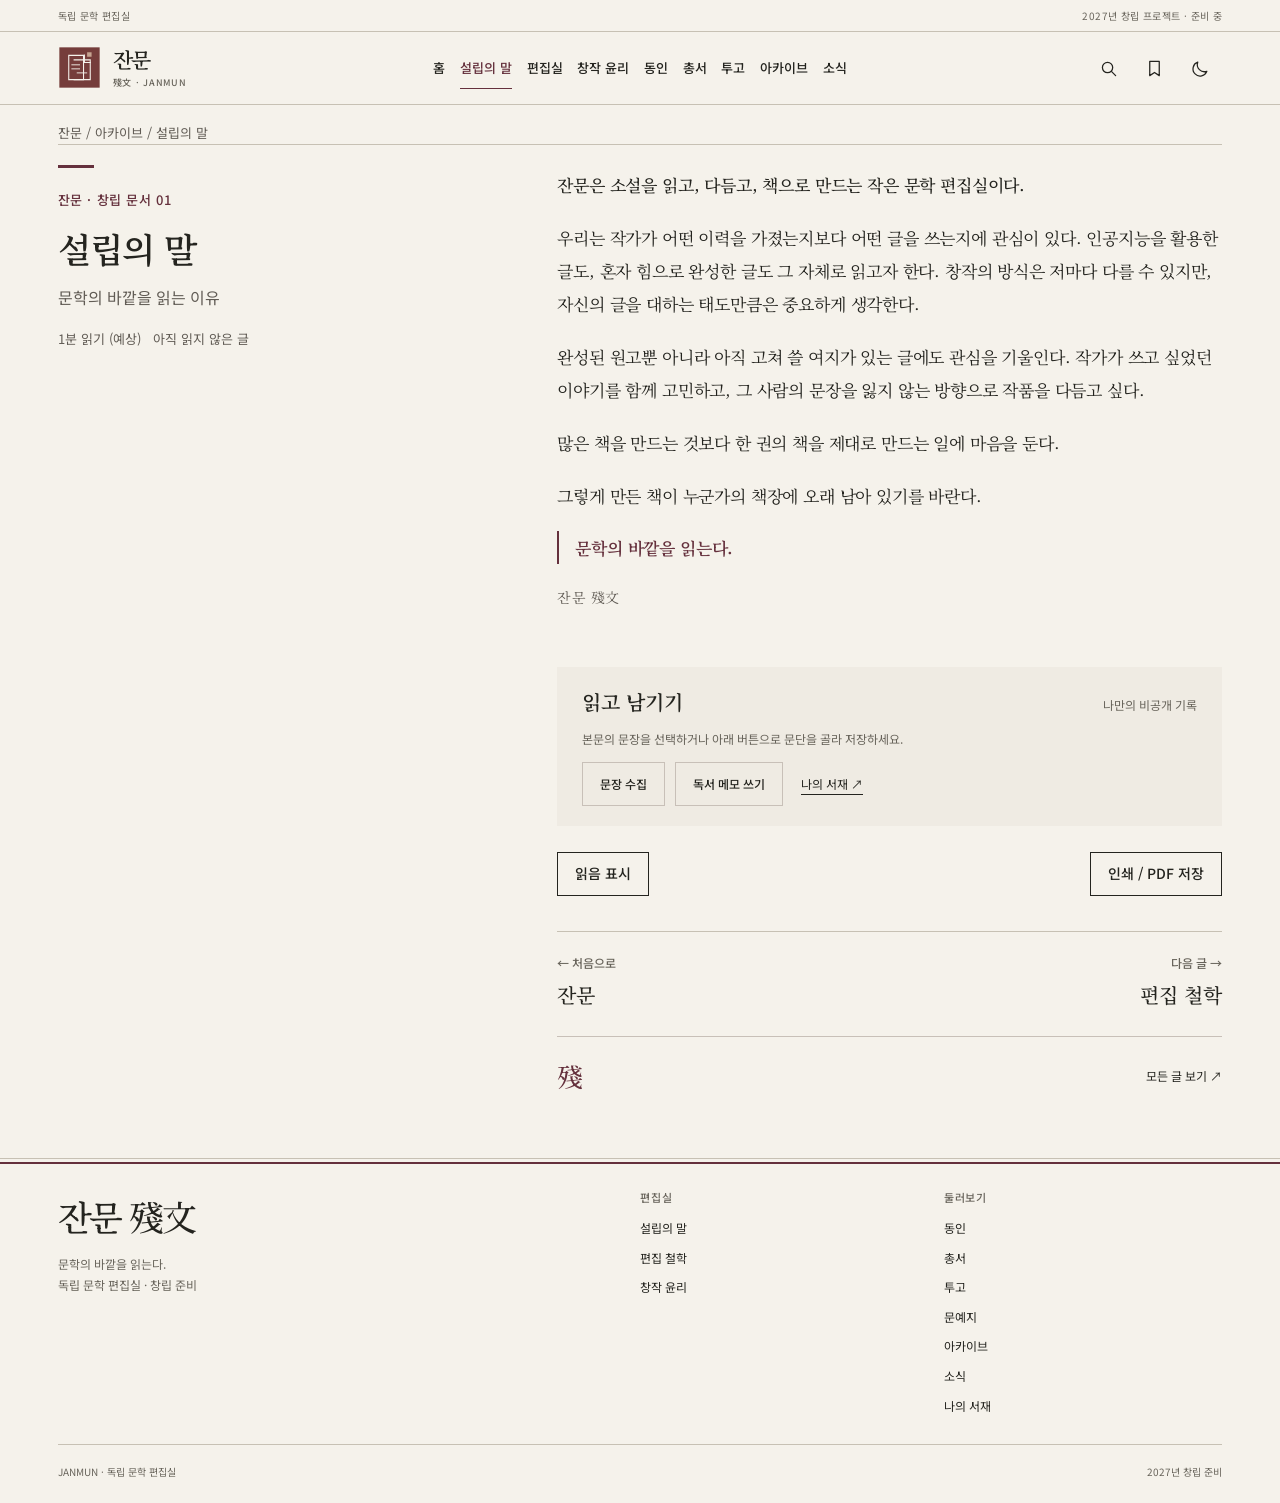
==== about/index.html @ 952aa689 "Migrate JANMUN website to organization root domain" ====
<!doctype html>
<html lang="ko" data-theme="light" data-site-root="../" data-start-route="about">
  <head>
    <meta charset="utf-8">
    <meta name="viewport" content="width=device-width,initial-scale=1,viewport-fit=cover">
    <meta name="theme-color" content="#f5f2eb">
    <link rel="icon" type="image/svg+xml" href="../assets/janmun-mark.svg">
    <link rel="stylesheet" href="../css/style.css?v=1.0.1">
    <script src="../js/news-data.js?v=0.9.9" defer></script>
    <script src="../js/main.js?v=1.1.0" defer></script>
    <!-- JANMUN SEO BEGIN -->
    <title>설립의 말 | 잔문 殘文</title>
    <meta name="description" content="창작 방식과 이력보다 작품을 대하는 태도를 중요하게 생각하는 잔문의 창립 철학.">
    <link rel="canonical" href="https://janmun-editorial.github.io/about/">
    <meta name="robots" content="index, follow">
    <meta property="og:type" content="website">
    <meta property="og:site_name" content="잔문 殘文">
    <meta property="og:locale" content="ko_KR">
    <meta property="og:title" content="설립의 말 | 잔문 殘文">
    <meta property="og:description" content="창작 방식과 이력보다 작품을 대하는 태도를 중요하게 생각하는 잔문의 창립 철학.">
    <meta property="og:url" content="https://janmun-editorial.github.io/about/">
    <meta property="og:image" content="https://janmun-editorial.github.io/assets/share.png">
    <meta property="og:image:width" content="1200">
    <meta property="og:image:height" content="630">
    <meta property="og:image:alt" content="잔문 편집실 로고">
    <meta name="twitter:card" content="summary_large_image">
    <meta name="twitter:title" content="설립의 말 | 잔문 殘文">
    <meta name="twitter:description" content="창작 방식과 이력보다 작품을 대하는 태도를 중요하게 생각하는 잔문의 창립 철학.">
    <meta name="twitter:image" content="https://janmun-editorial.github.io/assets/share.png">
    <script type="application/ld+json">{"@context":"https://schema.org","@type":"WebPage","name":"설립의 말 | 잔문 殘文","description":"창작 방식과 이력보다 작품을 대하는 태도를 중요하게 생각하는 잔문의 창립 철학.","url":"https://janmun-editorial.github.io/about/","inLanguage":"ko","isPartOf":{"@id":"https://janmun-editorial.github.io/#website"}}</script>
    <!-- JANMUN SEO END -->
  </head>
  <body>
    <a class="skip" href="#main">본문 바로가기</a>
    <div class="progress" aria-hidden="true">
    </div>
    <div class="utility">
      <div class="shell">
        <span>독립 문학 편집실</span><span>2027년 창립 프로젝트 · 준비 중</span>
      </div>
    </div>
    <header class="mast">
      <div class="shell mast-in">
        <a class="brand" href="../" data-route-link="home" aria-label="잔문 홈"><img class="brand-mark" src="../assets/janmun-mark.svg" alt="" width="43" height="43"><span class="brand-text">잔문<small>殘文 · JANMUN</small></span></a>
        <nav class="nav" id="navigation" aria-label="주 메뉴">
          <a href="../" data-route-link="home">홈</a>
          <a href="../about/" data-route-link="about">설립의 말</a>
          <a href="../editorial/" data-route-link="editorial">편집실</a>
          <a href="../ethics/" data-route-link="ethics">창작 윤리</a>
          <a href="../members/" data-route-link="members">동인</a>
          <a href="../books/" data-route-link="books">총서</a>
          <a href="../submission/" data-route-link="submission">투고</a>
          <a href="../archive/" data-route-link="archive">아카이브</a>
          <a href="../news/" data-route-link="news">소식</a>
        </nav>
        <div class="tools">
          <button class="iconbtn" id="search-open" aria-label="글 검색" title="글 검색"><svg viewBox="0 0 24 24"><circle cx="10.8" cy="10.8" r="6.5"/><path d="m16 16 5 5"/></svg></button>
          <a class="iconbtn" href="../saved/" data-route-link="saved" aria-label="나의 서재" title="나의 서재"><svg viewBox="0 0 24 24"><path d="M6 3h12v18l-6-4-6 4z"/></svg></a>
          <button class="iconbtn" id="theme" aria-label="화면 테마 전환" aria-pressed="false" title="어두운 화면"><svg viewBox="0 0 24 24"><path d="M20 15.5A9 9 0 0 1 8.5 4 9 9 0 1 0 20 15.5Z"/></svg></button>
          <button class="iconbtn mobile" id="mobile" aria-label="메뉴 열기" aria-controls="navigation" aria-expanded="false"><svg viewBox="0 0 24 24"><path d="M3 6h18M3 12h18M3 18h18"/></svg></button>
        </div>
      </div>
    </header>
    <main id="main" tabindex="-1">
      <!-- Home: editorial masthead, lead essay and contents -->
      <template data-janmun-view="home">
      <section class="view shell" id="page-home" hidden>
        <div class="edition-line">
          <span>독립 문학 편집실</span>
          <span class="edition-center">문학의 바깥을 읽는다.</span>
          <span>창립 준비 · 2027</span>
        </div>
        <div class="front-masthead">
          <h1 class="front-title">잔문<span>殘文</span></h1>
          <div class="front-imprint">
            <span>JANMUN</span>
            <span>아직 독자를 만나지 못한 글들에 관하여.</span>
          </div>
        </div>

        <section class="front-feature" aria-labelledby="lead-title">
          <figure class="front-art">
            <div class="founding-plate" role="group" aria-label="잔문의 창립 표제">
              <div class="founding-plate-header">
                <span>殘文</span><span>창립 문서 01</span>
              </div>
              <div class="founding-plate-body">
                <div class="founding-characters" aria-label="미독">
                  <span aria-hidden="true">未</span><span aria-hidden="true">讀</span>
                </div>
                <p class="founding-note"><span>아직</span><span>읽히지</span><span>않은 글.</span></p>
              </div>
              <div class="founding-plate-footer">
                <p>그렇게 만든 책이 누군가의 책장에 오래 남아 있기를 바란다.</p>
                <span class="founding-seal" aria-hidden="true">殘</span>
              </div>
            </div>
            <figcaption><span>미독 未讀</span><span>잔문 편집 그래픽 01</span></figcaption>
          </figure>
          <div class="front-copy">
            <div class="front-kicker"><span>창립 문서</span><span>01 / 04</span></div>
            <h2 id="lead-title">많은 책을 만드는 것보다 한 권의 책을 제대로 만드는 일에 마음을 둔다.</h2>
            <p>잔문은 소설을 읽고, 다듬고, 책으로 만드는 작은 문학 편집실이다.</p>
            <div class="front-actions">
              <a class="primary" href="../about/" data-route-link="about">설립의 말 읽기 <span aria-hidden="true">↗</span></a>
              <a class="textlink" href="../archive/?category=journal" data-route-link="journal">문예지 둘러보기 →</a>
            </div>
          </div>
        </section>

        <div class="home-notice"><span class="eyebrow">편집실 소식</span><a href="../news/founding/" data-route-link="news/founding">잔문은 창립을 준비하고 있다. <span aria-hidden="true">→</span></a></div>
        <div class="resume" id="resume" hidden>
          <div><span class="eyebrow">마지막으로 읽은 글</span><a id="resume-link" href="../archive/" data-route-link="archive"></a></div>
          <button id="resume-clear" type="button">기록 지우기</button>
        </div>

        <div class="front-index">
          <section class="front-contents" aria-labelledby="contents-title">
            <div class="section-top">
              <div><span class="eyebrow">창립 문서 01—04</span><h2 id="contents-title">잔문의 목차</h2></div>
              <a class="textlink" href="../archive/" data-route-link="archive">전체 보기 ↗</a>
            </div>
            <div class="entry-grid">
              <a class="entry" href="../about/" data-route-link="about"><span class="entry-no">01</span><h3>설립의 말</h3><p>문학의 바깥을 읽는 이유<span class="entry-detail" data-entry-meta="about"></span></p><span class="entry-arrow" aria-hidden="true">↗</span></a>
              <a class="entry" href="../editorial/" data-route-link="editorial"><span class="entry-no">02</span><h3>편집 철학</h3><p>무엇을 남길 것인가.<span class="entry-detail" data-entry-meta="editorial"></span></p><span class="entry-arrow" aria-hidden="true">↗</span></a>
              <a class="entry" href="../ethics/" data-route-link="ethics"><span class="entry-no">03</span><h3>창작 윤리</h3><p>완벽함이 아니라 정직함.<span class="entry-detail" data-entry-meta="ethics"></span></p><span class="entry-arrow" aria-hidden="true">↗</span></a>
              <a class="entry" href="../members/" data-route-link="members"><span class="entry-no">04</span><h3>잔문 동인</h3><p>서로의 가장 이른 독자이자, 가장 오래 남는 독자로.<span class="entry-detail" data-entry-meta="members"></span></p><span class="entry-arrow" aria-hidden="true">↗</span></a>
            </div>
          </section>
          <aside class="front-margin">
            <span class="eyebrow">문장 하나</span>
            <blockquote id="front-quote">무엇을 남길 것인가.</blockquote>
            <a id="front-quote-source" href="../editorial/" data-route-link="editorial">편집 철학</a>
            <button class="quiet-button" type="button" id="next-quote">다른 문장 <span aria-hidden="true">↻</span></button>
          </aside>
        </div>

        <section class="front-projects" aria-labelledby="project-title">
          <div class="section-top">
            <div><span class="eyebrow">2027년 창립 프로젝트</span><h2 id="project-title">만들어 가는 것들</h2></div>
          </div>
          <div class="project-grid">
            <a class="project" href="../archive/?category=journal" data-route-link="journal"><span class="eyebrow">01 · 문예지</span><h3>아직 읽히지 않은 글.</h3><p>단편과 엽편, 창작의 기록을 발표할 공간.</p><span class="project-link">문예지 ↗</span></a>
            <a class="project" href="../members/" data-route-link="members"><span class="eyebrow">02 · 동인</span><h3>서로의 첫 독자로.</h3><p>정기 모집으로 함께하는 소규모 온라인 문학 공동체.</p><span class="project-link">동인 소개 ↗</span></a>
            <a class="project" href="../books/" data-route-link="books"><span class="eyebrow">03 · 총서</span><h3>한 권씩, 오래 남을 문학을.</h3><p>첫 공동 소설집을 준비하고 있다.</p><span class="project-link">총서 보기 ↗</span></a>
          </div>
        </section>
        <div class="front-invitation"><div><span class="eyebrow">창작자에게</span><h2>당신의 글을 기다리는 곳.</h2><p>현재 원고 접수와 동인 모집을 준비하고 있다.</p></div><a href="../submission/" data-route-link="submission" class="outline">투고 안내 읽기 ↗</a></div>
      </section>
      </template>
      <section class="view shell reading" id="page-about">
        <div class="crumb">
          <a href="../" data-route-link="home">잔문</a> / <a href="../archive/" data-route-link="archive">아카이브</a> / 설립의 말
        </div>
        <div class="reader-grid">
          <article class="editorial-spread">
            <header class="article-head editorial-heading">
              <p class="eyebrow">잔문 · 창립 문서 01</p>
              <h1>설립의 말</h1>
              <p>문학의 바깥을 읽는 이유</p>
              <div class="reading-meta">
                <span data-reading-time="about"></span><span data-reading-status="about"></span>
              </div>
            </header>
            <div class="prose editorial-copy">
              <p>잔문은 소설을 읽고, 다듬고, 책으로 만드는 작은 문학 편집실이다.</p>
              <p>우리는 작가가 어떤 이력을 가졌는지보다 어떤 글을 쓰는지에 관심이 있다. 인공지능을 활용한 글도, 혼자 힘으로 완성한 글도 그 자체로 읽고자 한다. 창작의 방식은 저마다 다를 수 있지만, 자신의 글을 대하는 태도만큼은 중요하게 생각한다.</p>
              <p>완성된 원고뿐 아니라 아직 고쳐 쓸 여지가 있는 글에도 관심을 기울인다. 작가가 쓰고 싶었던 이야기를 함께 고민하고, 그 사람의 문장을 잃지 않는 방향으로 작품을 다듬고 싶다.</p>
              <p>많은 책을 만드는 것보다 한 권의 책을 제대로 만드는 일에 마음을 둔다.</p>
              <p>그렇게 만든 책이 누군가의 책장에 오래 남아 있기를 바란다.</p>
              <p><strong>문학의 바깥을 읽는다.</strong></p>
              <p>잔문 殘文</p>
            </div>
            <div class="annotation-area">
              <div class="annotation-head"><h2>읽고 남기기</h2><span class="muted">나만의 비공개 기록</span></div>
              <p class="muted">본문의 문장을 선택하거나 아래 버튼으로 문단을 골라 저장하세요.</p>
              <div class="actions"><button class="outline" type="button" data-collect="about">문장 수집</button><button class="outline" type="button" data-note-open="about">독서 메모 쓰기</button><a class="textlink" href="../saved/" data-route-link="saved">나의 서재 ↗</a></div>
              <div class="note-editor" data-note-editor="about" hidden><label>이 글에 대한 메모<textarea rows="4" maxlength="3000" data-note-text="about" placeholder="읽으며 남은 생각을 적어 보세요."></textarea></label><div class="actions"><button class="primary" type="button" data-note-save="about">메모 저장</button><button class="outline" type="button" data-note-close="about">닫기</button></div></div>
            </div>
            <div class="reader-end-controls">
              <button class="outline" type="button" data-read="about" aria-pressed="false">읽음 표시</button><button class="outline" type="button" data-print>인쇄 / PDF 저장</button>
            </div>
            <div class="next-reading">
              <a href="../" data-route-link="home"><small>← 처음으로</small>잔문</a><a href="../editorial/" data-route-link="editorial"><small>다음 글 →</small>편집 철학</a>
            </div>
            <div class="article-end">
              <span>殘</span><a href="../archive/" data-route-link="archive">모든 글 보기 ↗</a>
            </div>
          </article>
        </div>
      </section>
      <template data-janmun-view="editorial">
      <section class="view shell reading" id="page-editorial" hidden>
        <div class="crumb">
          <a href="../" data-route-link="home">잔문</a> / <a href="../archive/" data-route-link="archive">아카이브</a> / 편집 철학
        </div>
        <div class="reader-grid">
          <article class="editorial-spread">
            <header class="article-head editorial-heading">
              <p class="eyebrow">잔문 · 창립 문서 02</p>
              <h1>편집 철학</h1>
              <p>무엇을 남길 것인가.</p>
              <div class="reading-meta">
                <span data-reading-time="editorial"></span><span data-reading-status="editorial"></span>
              </div>
            </header>
            <div class="prose editorial-copy">
              <p>잔문은 익숙한 것을 낯설게 바라보는 소설에 관심이 있다.</p>
              <p>특별한 사건이 있어야 좋은 이야기가 되는 것은 아니다. 오래 함께 살아온 사람을 문득 이해할 수 없게 되는 순간이나, 무심코 지나친 일에서 이전과 다른 의미를 발견하는 일도 충분히 소설이 될 수 있다.</p>
              <p>우리는 작품이 다루는 소재보다 그것을 바라보는 작가의 시선을 중요하게 생각한다.</p>
              <p>원고를 살필 때에는 문장의 정확성, 인물의 개연성, 이야기의 구조를 함께 검토한다. 다만 모든 문장이 매끄러워야 한다고 생각하지는 않는다. 작품의 결함과 작가의 개성을 구분하는 것 역시 편집의 몫이기 때문이다.</p>
              <p>고쳐야 할 문장과 고치지 말아야 할 문장 사이에서 충분히 고민한다.</p>
              <p>잔문이라는 이름에는 그러한 뜻도 담겨 있다.</p>
              <p>무엇을 남길 것인가.</p>
              <p>우리가 원고를 읽으며 가장 오래 생각하는 질문이다.</p>
            </div>
            <div class="annotation-area">
              <div class="annotation-head"><h2>읽고 남기기</h2><span class="muted">나만의 비공개 기록</span></div>
              <p class="muted">본문의 문장을 선택하거나 아래 버튼으로 문단을 골라 저장하세요.</p>
              <div class="actions"><button class="outline" type="button" data-collect="editorial">문장 수집</button><button class="outline" type="button" data-note-open="editorial">독서 메모 쓰기</button><a class="textlink" href="../saved/" data-route-link="saved">나의 서재 ↗</a></div>
              <div class="note-editor" data-note-editor="editorial" hidden><label>이 글에 대한 메모<textarea rows="4" maxlength="3000" data-note-text="editorial" placeholder="읽으며 남은 생각을 적어 보세요."></textarea></label><div class="actions"><button class="primary" type="button" data-note-save="editorial">메모 저장</button><button class="outline" type="button" data-note-close="editorial">닫기</button></div></div>
            </div>
            <div class="reader-end-controls">
              <button class="outline" type="button" data-read="editorial" aria-pressed="false">읽음 표시</button><button class="outline" type="button" data-print>인쇄 / PDF 저장</button>
            </div>
            <div class="next-reading">
              <a href="../about/" data-route-link="about"><small>← 이전 글</small>설립의 말</a><a href="../ethics/" data-route-link="ethics"><small>다음 글 →</small>창작 윤리</a>
            </div>
            <div class="article-end">
              <span>殘</span><a href="../archive/" data-route-link="archive">모든 글 보기 ↗</a>
            </div>
          </article>
        </div>
      </section>
      </template>
      <template data-janmun-view="ethics">
      <section class="view shell reading" id="page-ethics" hidden>
        <div class="crumb">
          <a href="../" data-route-link="home">잔문</a> / <a href="../archive/" data-route-link="archive">아카이브</a> / 창작 윤리
        </div>
        <div class="reader-grid">
          <article class="editorial-spread">
            <header class="article-head editorial-heading">
              <p class="eyebrow">잔문 · 창립 문서 03</p>
              <h1>창작 윤리</h1>
              <p>완벽함이 아니라 정직함.</p>
              <div class="reading-meta">
                <span data-reading-time="ethics"></span><span data-reading-status="ethics"></span>
              </div>
            </header>
            <div class="prose editorial-copy">
              <p>창작의 방식은 저마다 다르지만, 작품에 대한 책임까지 달라지는 것은 아니다.</p>
              <p>잔문은 인공지능의 활용을 창작의 결격 사유로 삼지 않는다. 다만 사용한 도구와 그 개입 범위를 사실대로 밝히고, 타인의 저작물과 권리를 존중하는 것을 기본으로 삼는다.</p>
              <p>우리는 모든 문장을 직접 작성했다는 사실만으로 창작의 주체성이 증명된다고 생각하지 않는다. 무엇을 받아들이고 무엇을 거절했는지, 어떤 판단을 거쳐 작품을 완성했는지 역시 창작의 일부다.</p>
              <p>그러나 도구의 도움을 받았다는 사실이 작품의 결함이나 윤리적 문제에 대한 면책 사유가 될 수는 없다. 최종 원고에 대한 판단과 책임은 창작자에게 있다.</p>
              <p>창작의 과정을 숨기지 않는다.<br>타인의 것을 자신의 것으로 내놓지 않는다.<br>자신이 완성한 작품에 책임을 진다.</p>
              <p>잔문이 창작자에게 바라는 것은 완벽함이 아니라 정직함이다.</p>
            </div>
            <div class="annotation-area">
              <div class="annotation-head"><h2>읽고 남기기</h2><span class="muted">나만의 비공개 기록</span></div>
              <p class="muted">본문의 문장을 선택하거나 아래 버튼으로 문단을 골라 저장하세요.</p>
              <div class="actions"><button class="outline" type="button" data-collect="ethics">문장 수집</button><button class="outline" type="button" data-note-open="ethics">독서 메모 쓰기</button><a class="textlink" href="../saved/" data-route-link="saved">나의 서재 ↗</a></div>
              <div class="note-editor" data-note-editor="ethics" hidden><label>이 글에 대한 메모<textarea rows="4" maxlength="3000" data-note-text="ethics" placeholder="읽으며 남은 생각을 적어 보세요."></textarea></label><div class="actions"><button class="primary" type="button" data-note-save="ethics">메모 저장</button><button class="outline" type="button" data-note-close="ethics">닫기</button></div></div>
            </div>
            <div class="reader-end-controls">
              <button class="outline" type="button" data-read="ethics" aria-pressed="false">읽음 표시</button><button class="outline" type="button" data-print>인쇄 / PDF 저장</button>
            </div>
            <div class="next-reading">
              <a href="../editorial/" data-route-link="editorial"><small>← 이전 글</small>편집 철학</a><a href="../members/" data-route-link="members"><small>다음 글 →</small>잔문 동인</a>
            </div>
            <div class="article-end">
              <span>殘</span><a href="../archive/" data-route-link="archive">모든 글 보기 ↗</a>
            </div>
          </article>
        </div>
      </section>
      </template>
      <template data-janmun-view="members">
      <section class="view shell reading" id="page-members" hidden>
        <div class="crumb">
          <a href="../" data-route-link="home">잔문</a> / <a href="../archive/" data-route-link="archive">아카이브</a> / 잔문 동인
        </div>
        <div class="reader-grid">
          <article class="editorial-spread">
            <header class="article-head editorial-heading">
              <p class="eyebrow">잔문 · 창립 문서 04</p>
              <h1>잔문 동인</h1>
              <p>서로의 가장 이른 독자이자, 가장 오래 남는 독자로.</p>
              <div class="reading-meta">
                <span data-reading-time="members"></span><span data-reading-status="members"></span>
              </div>
            </header>
            <div class="prose editorial-copy">
              <p>잔문 동인은 각자의 작품을 쓰고 서로의 문학을 읽는 창작 공동체다.</p>
              <p>정기 모집을 통해 소규모로 구성하며, 온라인을 중심으로 활동한다. 서로의 원고에 충분한 시간을 들이고 지속적인 대화를 나눌 수 있는 규모를 지향한다.</p>
              <p>주요 활동은 원고 합평과 작품 연구, 문학에 관한 토론이다. 완성된 작품은 물론 아직 방향을 찾지 못한 원고도 함께 살핀다. 그 과정에서 발전한 작품을 문예지와 공동 소설집으로 선보이고자 한다.</p>
              <p>서로의 문학적 취향이 같을 필요는 없다. 같은 작품을 읽고 다른 이야기를 나눌 수 있다는 것 역시 함께 읽는 이유 중 하나다.</p>
              <p>합평에서는 막연한 칭찬보다 구체적인 감상을 나눈다. 타인의 문장을 자신의 취향에 맞추기보다 그 문장이 가진 가능성을 살핀다.</p>
              <p>등단이나 출간 경력은 참여의 조건이 아니다. 꾸준히 쓰고 읽으며, 자신의 작품만큼 타인의 작품에도 시간을 내어 줄 수 있는 사람과 함께하고 싶다.</p>
              <p>서로의 가장 이른 독자이자, 가장 오래 남는 독자로.</p>
              <p>잔문 殘文</p>
            </div>
            <div class="annotation-area">
              <div class="annotation-head"><h2>읽고 남기기</h2><span class="muted">나만의 비공개 기록</span></div>
              <p class="muted">본문의 문장을 선택하거나 아래 버튼으로 문단을 골라 저장하세요.</p>
              <div class="actions"><button class="outline" type="button" data-collect="members">문장 수집</button><button class="outline" type="button" data-note-open="members">독서 메모 쓰기</button><a class="textlink" href="../saved/" data-route-link="saved">나의 서재 ↗</a></div>
              <div class="note-editor" data-note-editor="members" hidden><label>이 글에 대한 메모<textarea rows="4" maxlength="3000" data-note-text="members" placeholder="읽으며 남은 생각을 적어 보세요."></textarea></label><div class="actions"><button class="primary" type="button" data-note-save="members">메모 저장</button><button class="outline" type="button" data-note-close="members">닫기</button></div></div>
            </div>
            <div class="reader-end-controls">
              <button class="outline" type="button" data-read="members" aria-pressed="false">읽음 표시</button><button class="outline" type="button" data-print>인쇄 / PDF 저장</button>
            </div>
            <div class="next-reading">
              <a href="../ethics/" data-route-link="ethics"><small>← 이전 글</small>창작 윤리</a><a href="../books/" data-route-link="books"><small>다음으로 →</small>잔문 총서</a>
            </div>
            <div class="article-end">
              <span>殘</span><a href="../archive/" data-route-link="archive">모든 글 보기 ↗</a>
            </div>
          </article>
        </div>
      </section>
      </template>
      <template data-janmun-view="archive">
      <section class="view shell" id="page-archive" hidden>
        <div class="archive-intro editorial-spread">
          <header class="archive-heading editorial-heading">
            <span class="archive-rule" aria-hidden="true"></span>
            <span class="eyebrow">殘文 · 文學記錄</span>
            <h1>아카이브</h1>
            <p>문학이 만들어지고 남겨진 자리.</p>
          </header>
          <div class="archive-intro-copy editorial-copy">
            <p>잔문의 창립 문서부터 작가의 작품, 편집 과정과 문학에 관한 대화까지. 한 편의 글이 완성되기까지의 시간과 그 이후에 남겨진 기록을 모은다.</p>
            <p>잔문이 지나온 시간은 이곳에 쌓인다.</p>
          </div>
        </div>
        <div class="page-body archive-body">
          <div class="archive-controls">
            <div class="archive-categories" role="group" aria-label="기록 분류">
              <button type="button" data-archive-category="all" aria-pressed="true">전체<span data-archive-category-count="all"></span></button>
              <button type="button" data-archive-category="founding" aria-pressed="false">창립 문서<span data-archive-category-count="founding"></span></button>
              <button type="button" data-archive-category="journal" aria-pressed="false">문예지<span data-archive-category-count="journal"></span></button>
              <button type="button" data-archive-category="author" aria-pressed="false">작가 기록<span data-archive-category-count="author"></span></button>
              <button type="button" data-archive-category="editing" aria-pressed="false">편집 기록<span data-archive-category-count="editing"></span></button>
              <button type="button" data-archive-category="criticism" aria-pressed="false">문학 비평<span data-archive-category-count="criticism"></span></button>
              <button type="button" data-archive-category="publication" aria-pressed="false">출간 기록<span data-archive-category-count="publication"></span></button>
              <button type="button" data-archive-category="community" aria-pressed="false">공동체 기록<span data-archive-category-count="community"></span></button>
            </div>
            <div class="searchbar archive-search">
              <input type="search" id="archive-query" placeholder="제목·본문·작가 검색" aria-label="아카이브 검색">
              <select id="archive-filter" aria-label="독서 상태"><option value="all">모든 글</option><option value="saved">저장한 글만</option><option value="unread">읽지 않은 글</option><option value="read">읽은 글</option></select>
              <select id="archive-author" aria-label="작가"><option value="all">모든 작가</option></select>
              <select id="archive-year" aria-label="등록 연도"><option value="all">모든 등록 연도</option></select>
              <select id="archive-sort" aria-label="기록 정렬"><option value="number">기록 번호순</option><option value="newest">최근 등록순</option><option value="oldest">오래된 등록순</option></select>
            </div>
          </div>
          <div class="archive-results-head"><div class="archive-count" id="archive-count" aria-live="polite"></div><a class="textlink" href="../saved/" data-route-link="saved">나의 서재 ↗</a></div>
          <div id="archive-list" class="archive-list"><!-- STATIC archive-list BEGIN --><div class="archive-row"><span class="eyebrow">01</span><a href="../about/" data-route-link="about"><span class="archive-record-meta">창립 문서 · 잔문 · 등록 2026-11-24</span><h3>설립의 말</h3><p>문학의 바깥을 읽는 이유</p></a></div><div class="archive-row"><span class="eyebrow">02</span><a href="../editorial/" data-route-link="editorial"><span class="archive-record-meta">창립 문서 · 잔문 · 등록 2026-11-24</span><h3>편집 철학</h3><p>무엇을 남길 것인가.</p></a></div><div class="archive-row"><span class="eyebrow">03</span><a href="../ethics/" data-route-link="ethics"><span class="archive-record-meta">창립 문서 · 잔문 · 등록 2026-11-24</span><h3>창작 윤리</h3><p>완벽함이 아니라 정직함.</p></a></div><div class="archive-row"><span class="eyebrow">04</span><a href="../members/" data-route-link="members"><span class="archive-record-meta">창립 문서 · 잔문 · 등록 2026-11-24</span><h3>잔문 동인</h3><p>서로의 가장 이른 독자이자, 가장 오래 남는 독자로.</p></a></div><!-- STATIC archive-list END --></div>
          <div class="archive-empty-actions" id="archive-empty-actions" hidden><a class="outline" href="../submission/" data-route-link="submission">투고 안내 →</a></div>
          <p class="archive-footnote">기록의 등록일은 아카이브에 수록한 날짜이며, 최초 집필일이나 발표일과 다를 수 있다. 작가의 미공개 원고와 합평·편집 기록은 동의를 얻은 경우에만 공개한다.</p>
        </div>
      </section>
      </template>
      <template data-janmun-view="saved">
      <section class="view shell" id="page-saved" hidden>
        <div class="editorial-spread library-intro">
          <header class="editorial-heading">
            <span class="editorial-rule" aria-hidden="true"></span>
            <span class="eyebrow">나의 독서 기록</span>
            <h1>나의 서재</h1>
          </header>
          <div class="editorial-copy"><p>읽고, 남기고, 다시 펼쳐 보는 곳. 기록은 이 브라우저에만 저장됩니다.</p></div>
        </div>
        <div class="page-body">
          <div class="library-summary" aria-label="서재 현황">
            <div><strong id="save-count">0</strong><span>저장한 글</span></div>
            <div><strong id="finished-count">0</strong><span>읽은 글</span></div>
            <div><strong id="quote-count">0</strong><span>수집한 문장</span></div>
            <div><strong id="note-count">0</strong><span>독서 메모</span></div>
          </div>
          <div class="library-tabs" role="group" aria-label="서재 분류">
            <button type="button" data-library-tab="saved" aria-pressed="true">보관함</button>
            <button type="button" data-library-tab="quotes" aria-pressed="false">문장 수집</button>
            <button type="button" data-library-tab="notes" aria-pressed="false">독서 메모</button>
            <button type="button" data-library-tab="history" aria-pressed="false">읽은 기록</button>
          </div>
          <div id="library-saved" class="library-panel"><div class="archive-list" id="saved-list"></div><p><a class="outline" href="../archive/" data-route-link="archive">다른 글 찾기 →</a></p></div>
          <div id="library-quotes" class="library-panel" hidden><div id="quote-list" class="archive-list"></div></div>
          <div id="library-notes" class="library-panel" hidden><div id="note-list" class="archive-list"></div></div>
          <div id="library-history" class="library-panel" hidden><div id="history-list" class="archive-list"></div></div>
          <div class="library-export"><p class="muted">기기를 바꾸거나 브라우저 데이터를 삭제하기 전에 기록을 파일로 보관하세요.</p><button type="button" class="outline" id="library-export">서재 기록 내려받기 ↓</button></div>
        </div>
      </section>
      </template>
      <template data-janmun-view="books">
      <section class="view shell" id="page-books" hidden>
        <div class="series-intro editorial-spread">
          <header class="series-heading editorial-heading">
            <span class="series-rule" aria-hidden="true"></span>
            <span class="eyebrow">출간 준비</span>
            <h1>잔문 총서</h1>
            <p>한 권씩, 오래 남을 문학을.</p>
          </header>
          <div class="prose series-copy editorial-copy">
            <p>잔문 총서는 서로 다른 작가의 문학을 한 권씩 엮어 가는 출간 프로젝트다.</p>
            <p>단편소설집과 공동 소설집을 중심으로 시작하되, 작품에 따라 책의 형태와 구성을 달리하고자 한다. 한 권의 책이 가진 고유한 성격을 존중하며, 정해진 형식에 작품을 맞추지 않는다.</p>
            <p>원고의 선정부터 편집, 표지와 지면의 구성까지 작품을 읽는 경험의 일부라고 생각한다. 내용과 형식이 서로 어긋나지 않는 책을 만들고 싶다.</p>
            <p>출간의 수나 속도에 얽매이지 않는다. 각자의 작품에 필요한 시간을 들이고, 충분한 편집을 거쳐 독자에게 건넨다.</p>
            <p>잔문의 책이 책장에 꽂힌 뒤에도 몇 번쯤 다시 펼쳐지는 책이기를 바란다.</p>
            <p>한 권씩, 오래 남을 문학을.</p>
            <p>잔문 殘文</p>
          </div>
        </div>
        <div class="section-top"><h2>첫 출간 프로젝트</h2><span class="muted">기획 단계</span></div>
        <div class="page-body book-layout">
          <div class="book-cover" aria-label="첫 공동 소설집 표지 콘셉트, 제목 미정">
            <span>殘文 · 공동선 001 / 기획 시안</span><strong>잔문 공동선</strong><span>첫 번째 소설집 · 제목 미정</span>
          </div>
          <div class="book-info">
            <span class="status">출간 기획 중</span>
            <h2>첫 번째 공동 소설집</h2>
            <p>서로 다른 작가의 엽편과 단편을 한 권으로 엮는 첫 번째 프로젝트다. 작품의 완성도를 중심으로 원고를 선정하며, 제목과 수록작은 아직 확정되지 않았다.</p>
            <dl class="facts">
              <dt>출간 목표</dt><dd>2027년 하반기 (안)</dd>
              <dt>구성</dt><dd>엽편·단편소설</dd>
              <dt>출간 형태</dt><dd>종이책 중심 · 전자책 병행 계획</dd>
              <dt>작가</dt><dd>모집 전</dd>
              <dt>판매</dt><dd>미정 · 예약 접수 없음</dd>
            </dl>
            <a class="outline" href="../members/" data-route-link="members">잔문 동인에 관하여 →</a>
          </div>
        </div>
        <div class="section-top"><h2>총서의 구성</h2><span class="muted">기획 분류</span></div>
        <div class="page-body">
          <p>공동선과 소설선을 중심으로 시작하고, 작품과 운영 여건에 따라 다른 시리즈를 확장할 계획이다.</p>
          <dl class="facts">
            <dt>잔문 소설선</dt><dd>개인 단편·중편 소설집</dd>
            <dt>잔문 공동선</dt><dd>여러 작가의 공동 소설집</dd>
            <dt>잔문 엽편선</dt><dd>짧은 소설을 엮은 작품집</dd>
            <dt>잔문 문고</dt><dd>작은 판형의 문학 시리즈</dd>
            <dt>잔문 특별판</dt><dd>작품의 특성에 따른 별도 기획</dd>
          </dl>
          <p class="muted">현재 출간된 도서는 없으며, 세부 출간 일정은 확정 후 소식에서 안내한다.</p>
          <a class="outline" href="../news/" data-route-link="news">잔문 소식 →</a>
        </div>
      </section>
      </template>
      <template data-janmun-view="submission">
      <section class="view shell" id="page-submission" hidden>
        <div class="editorial-spread submission-intro">
          <header class="editorial-heading">
            <span class="editorial-rule" aria-hidden="true"></span>
            <span class="eyebrow">접수 준비</span>
            <h1>투고</h1>
            <p>창작의 방식을 숨기지 않고도 작품을 건넬 수 있는 곳.</p>
          </header>
          <div class="editorial-copy">
            <span class="status">현재 모집 및 원고 접수 준비 중</span>
            <p class="recruit-note">동인 및 작가 모집 일정, 원고 제출 방법, 세부 심사 기준은 확정 후 이 페이지에서 공개합니다.</p>
          </div>
        </div>
        <div class="submission-faq-layout">
          <div class="faq-nav">
            <span class="eyebrow">투고 안내 · Q&amp;A</span>
            <h2>투고에 관하여</h2>
            <p>투고 전에 궁금한 사항을 확인하세요. 세부 접수 기준은 모집 공고에서 확정합니다.</p>
            <div class="faq-filters" role="group" aria-label="질문 분류">
              <button type="button" data-faq-filter="all" aria-pressed="true">전체</button>
              <button type="button" data-faq-filter="eligibility" aria-pressed="false">투고 자격</button>
              <button type="button" data-faq-filter="ai" aria-pressed="false">AI 활용</button>
              <button type="button" data-faq-filter="review" aria-pressed="false">심사 및 편집</button>
              <button type="button" data-faq-filter="rights" aria-pressed="false">비용 및 권리</button>
              <button type="button" data-faq-filter="apply" aria-pressed="false">접수 안내</button>
            </div>
            <p><a class="textlink" href="../ethics/" data-route-link="ethics">창작 윤리 전문 읽기 ↗</a></p>
          </div>
          <div class="faq" id="submission-faq">
            <section class="faq-group" data-faq-group="eligibility" aria-label="투고 자격">
              <h3>투고 자격</h3>
              <details>
                <summary>누구나 투고할 수 있나요?</summary>
                <div class="faq-answer"><p>등단 여부나 출간 경력에 관계없이 투고할 수 있습니다. 처음 소설을 쓰는 분부터 꾸준히 작품 활동을 이어 온 분까지, 창작자의 이력보다 제출한 작품 자체를 중심으로 검토합니다.</p><p>잔문 동인에 소속되어 있지 않아도 투고할 수 있습니다.</p></div>
              </details>
              <details>
                <summary>어떤 작품을 투고할 수 있나요?</summary>
                <div class="faq-answer"><p>엽편소설과 단편소설을 중심으로 원고를 검토할 예정입니다. 특정한 분위기나 주제를 잔문의 취향에 맞추어 작성할 필요는 없습니다.</p><p>중편 및 장편소설의 접수 여부, 분량과 제출 형식은 모집 공고에서 안내합니다.</p></div>
              </details>
              <details>
                <summary>아직 완성하지 못한 원고도 제출할 수 있나요?</summary>
                <div class="faq-answer"><p>정식 출간 투고는 완결된 원고를 원칙으로 준비하고 있습니다. 완결된 원고라도 수정과 발전 가능성을 함께 검토합니다.</p><p>집필 중인 작품에 대한 지속적인 합평을 원하신다면 잔문 동인 활동을 권장합니다.</p></div>
              </details>
              <details>
                <summary>이미 다른 플랫폼에 공개한 작품도 제출할 수 있나요?</summary>
                <div class="faq-answer"><p>개인 블로그나 브런치 등에서 공개한 작품도 기존 계약 및 권리 관계에 문제가 없다면 검토할 수 있는 방향으로 준비하고 있습니다.</p><p>이전에 공개하거나 출간한 이력은 투고 시 밝혀 주시기 바랍니다. 기발표작의 구체적인 접수 기준은 모집 공고에서 확정합니다.</p></div>
              </details>
            </section>
            <section class="faq-group" data-faq-group="ai" aria-label="AI 활용">
              <h3>AI 활용</h3>
              <details>
                <summary>인공지능을 활용한 작품도 투고할 수 있나요?</summary>
                <div class="faq-answer"><p>가능합니다. 소재 발굴, 자료 조사, 이야기의 구조 설계, 초고 작성, 문장 수정 등 창작 과정에서 인공지능을 활용한 작품도 검토 대상입니다.</p><p>다만 인공지능의 개입 과정과 범위를 사실대로 밝히고, 타인의 권리를 존중하며 최종 원고에 대한 책임을 져야 합니다. 활용 여부만으로 작품의 문학적 가치를 판단하지 않습니다.</p></div>
              </details>
              <details>
                <summary>인공지능 활용 내역은 어느 정도까지 공개해야 하나요?</summary>
                <div class="faq-answer"><p>사용한 도구, 활용 목적, 개입한 창작 단계, 최종 작품에 반영된 범위를 설명해 주시면 됩니다. 단순 교정인지 문장 생성이나 사건 구성에도 활용했는지 구분해 주시기 바랍니다.</p><p>정확한 활용 비율을 산출하기 어려운 경우 창작 과정에서 이루어진 판단과 수정 내용을 구체적으로 설명해 주시기 바랍니다. 세부 제출 양식은 모집 공고에서 안내합니다.</p></div>
              </details>
              <details>
                <summary>인공지능을 사용하지 않은 작품도 투고할 수 있나요?</summary>
                <div class="faq-answer"><p>물론입니다. 인공지능은 잔문의 창작자에게 요구되는 도구가 아닙니다. 어떠한 도구를 사용했는지보다 작품에 담긴 창작자의 시선과 문학적 완성도를 중요하게 생각합니다.</p></div>
              </details>
            </section>
            <section class="faq-group" data-faq-group="review" aria-label="심사 및 편집">
              <h3>심사 및 편집</h3>
              <details>
                <summary>원고는 어떤 기준으로 심사하나요?</summary>
                <div class="faq-answer"><p>작가의 이력이나 인지도보다 작품의 문학적 요소를 중심으로 검토합니다. 모두 완벽한 작품만을 찾는 것은 아니며, 작품마다 가진 강점과 발전 가능성을 종합적으로 살핍니다.</p><ul><li>작품의 독창성과 고유한 시선</li><li>문장의 완성도와 표현의 적절성</li><li>인물과 사건의 개연성</li><li>이야기의 구조와 완결성</li><li>작품의 정서적·사유적 깊이</li><li>편집을 통한 발전 가능성</li></ul></div>
              </details>
              <details>
                <summary>투고하면 어떤 과정을 거치게 되나요?</summary>
                <div class="faq-answer"><p>기본 제출 요건과 창작 윤리 준수 여부를 확인한 뒤 작품에 대한 편집 검토를 진행할 예정입니다. 추가 검토가 필요하면 창작 과정에 대한 질문이나 수정 제안을 드릴 수 있습니다.</p><p>최종 출간 여부는 작품 검토, 출간 여건 및 창작자와의 협의를 거쳐 결정합니다. 투고나 동인 참여 자체가 출간을 보장하지는 않습니다.</p></div>
              </details>
              <details>
                <summary>편집 과정에서 원고가 크게 변경될 수도 있나요?</summary>
                <div class="faq-answer"><p>문장, 인물, 사건 및 이야기의 구조에 관한 수정 의견을 제안할 수 있습니다. 다만 작가의 고유한 문체와 작품의 의도를 존중하며, 주요 수정 사항은 창작자와 협의하여 결정하는 것을 원칙으로 합니다.</p></div>
              </details>
            </section>
            <section class="faq-group" data-faq-group="rights" aria-label="비용 및 권리">
              <h3>비용 및 권리</h3>
              <details>
                <summary>투고하거나 출간할 때 비용이 발생하나요?</summary>
                <div class="faq-answer"><p>투고와 원고 심사는 무료로 진행합니다.</p><p>출간 계약이 성립된 작품의 편집 및 제작 비용은 잔문이 부담하며, 창작자에게 도서 구매를 출간의 조건으로 요구하지 않습니다.</p></div>
              </details>
              <details>
                <summary>출간 후 인세는 어떻게 지급되나요?</summary>
                <div class="faq-answer"><p>판매 실적에 따라 인세를 지급합니다. 구체적인 인세율과 산정 방식, 정산 주기는 출간 계약 체결 전에 안내하고 협의합니다.</p><p>공동 소설집의 경우 참여 작가 간 인세 배분 기준도 사전에 협의합니다. 인공지능 활용 여부에 따른 인세 차등은 두지 않습니다.</p></div>
              </details>
              <details>
                <summary>투고한 작품의 저작권은 어떻게 되나요?</summary>
                <div class="faq-answer"><p>원고를 투고하는 것만으로 저작권이나 출판권이 잔문에 이전되지 않습니다.</p><p>출간이 결정된 경우 출판에 필요한 이용 범위와 계약 기간 등의 조건을 별도로 협의합니다. 미출간 원고를 창작자의 동의 없이 공개하거나 출간하지 않습니다.</p></div>
              </details>
            </section>
            <section class="faq-group" data-faq-group="apply" aria-label="접수 안내">
              <h3>접수 안내</h3>
              <details>
                <summary>심사 결과는 언제 받을 수 있나요?</summary>
                <div class="faq-answer"><p>원고 검토 기간과 결과 안내 방식은 모집 공고에서 안내할 예정입니다. 선정 여부와 관계없이 결과를 안내하는 것을 운영 방향으로 삼되, 모든 원고에 개별적인 비평이나 합평을 제공하는 것은 아닙니다.</p></div>
              </details>
              <details>
                <summary>현재 원고를 제출할 수 있나요?</summary>
                <div class="faq-answer"><p>현재 잔문은 첫 원고 접수와 동인 모집을 준비하고 있습니다. 모집 일정과 접수 방법, 제출 서류 및 세부 심사 기준은 확정 후 홈페이지를 통해 공개합니다.</p><p>현재 제공되는 투고 준비 노트는 개인적인 원고 준비를 위한 기능이며, 작성 내용이 잔문에 전송되지는 않습니다.</p></div>
              </details>
            </section>
          </div>
        </div>
        <div class="section-top"><h2>심사 및 출간 절차</h2><span class="muted">운영 예정</span></div>
        <ol class="submission-steps">
          <li><span class="eyebrow">01</span><h3>원고 접수</h3><p>원고 및 창작 과정 확인</p></li>
          <li><span class="eyebrow">02</span><h3>기본 요건 검토</h3><p>제출 요건과 창작 윤리 확인</p></li>
          <li><span class="eyebrow">03</span><h3>작품 심사</h3><p>문학적 완성도와 가능성 검토</p></li>
          <li><span class="eyebrow">04</span><h3>편집 협의</h3><p>필요한 수정 방향 논의</p></li>
          <li><span class="eyebrow">05</span><h3>출간 결정 및 계약</h3><p>출간 여건·권리·인세 조건 합의</p></li>
          <li><span class="eyebrow">06</span><h3>제작 및 출간</h3><p>교정·교열·디자인·제작</p></li>
        </ol>
        <div class="section-top"><h2>투고 준비</h2><span class="muted">접수 기능 아님</span></div>
        <div class="page-body submission-grid submission-prep">
          <div class="submission-checklist">
              <h2>투고 전 확인할 사항</h2>
              <p class="muted">준비용 목록입니다. 아직 확정된 모집 요강은 아닙니다.</p>
              <label><input type="checkbox"> 원고 제목과 필명 정리</label>
              <label><input type="checkbox"> 작품 소개 작성</label>
              <label><input type="checkbox"> 창작 및 AI 활용 과정 정리</label>
              <label><input type="checkbox"> 인용 문장과 타인의 권리 확인</label>
              <label><input type="checkbox"> 최종 원고 파일 별도 보관</label>
            </div>
          <form class="draft" id="draft-form">
            <h2>투고 준비 노트</h2>
            <p class="muted">접수용이 아닌 개인 준비 양식입니다. 입력 내용은 서버로 전송되지 않습니다. 원고 전문이나 개인정보는 입력하지 마세요.</p>
            <label>필명<input name="name" placeholder="활동 필명" maxlength="80" required></label>
            <label>작품명<input name="title" maxlength="150" required></label>
            <label>분야<select name="genre"><option>단편소설</option><option>엽편소설</option><option>기타</option></select></label>
            <label>AI 활용 방식<textarea name="ai" maxlength="2000" placeholder="어떤 과정에서 어떻게 활용했는지, 또는 활용하지 않았음을 기록하세요."></textarea></label>
            <label>작품 소개<textarea name="intro" maxlength="2000" placeholder="작품에 관한 간단한 소개"></textarea></label>
            <div class="actions">
              <button class="primary" type="submit">초안 파일 내려받기 ↓</button><button class="outline" type="reset">초기화</button>
            </div>
          </form>
        </div>
      </section>
      </template>
      <template data-janmun-view="news">
      <section class="view shell" id="page-news" hidden>
        <div class="notice-intro editorial-spread">
          <header class="notice-heading editorial-heading"><span class="notice-rule" aria-hidden="true"></span><span class="eyebrow">殘文 · NOTICE</span><h1>소식</h1><p>잔문의 공식 안내.</p></header>
          <div class="notice-intro-copy editorial-copy"><p>모집과 출간, 행사 및 운영에 관한 소식을 전한다.<br>잔문의 활동 일정과 주요 변경 사항은 이곳에서 확인할 수 있다.</p></div>
        </div>
        <div class="page-body notice-board" id="news-board">
          <div class="notice-categories" role="group" aria-label="소식 분류"><button type="button" data-news-category="all" aria-pressed="true">전체</button><button type="button" data-news-category="notice" aria-pressed="false">공지</button><button type="button" data-news-category="members" aria-pressed="false">동인 모집</button><button type="button" data-news-category="submission" aria-pressed="false">원고 모집</button><button type="button" data-news-category="publication" aria-pressed="false">출간</button><button type="button" data-news-category="events" aria-pressed="false">행사</button><button type="button" data-news-category="operations" aria-pressed="false">운영</button></div>
          <div class="notice-search"><input id="news-query" type="search" placeholder="제목 또는 본문 검색" aria-label="소식 검색"><select id="news-status" aria-label="진행 상태"><option value="all">모든 상태</option><option>안내</option><option>준비 중</option><option>미접수</option><option>기획 중</option><option>모집 중</option><option>모집 마감</option><option>종료</option></select></div>
          <div id="news-pinned" class="notice-pinned"><!-- STATIC news-pinned BEGIN --><div class="notice-pin"><span class="eyebrow">중요 공지</span><a class="notice-pin-title" href="../news/founding/" data-route-link="news/founding">잔문은 창립을 준비하고 있습니다.</a><p>잔문은 소설을 읽고, 다듬고, 책으로 만드는 작은 문학 편집실입니다. 현재 창립 문서와 운영 방향을 정리하고 첫 동인 활동 및 공동 소설집을 기획하고 있습니다.</p><span class="notice-date">2026-11-24</span></div><!-- STATIC news-pinned END --></div>
          <div class="notice-results"><span id="news-count" aria-live="polite"></span><span>최근 등록순</span></div>
          <div class="notice-table-head" aria-hidden="true"><span>분류</span><span>제목</span><span>상태</span><span>게시일</span></div>
          <div id="news-list" class="notice-list"><!-- STATIC news-list BEGIN --><div class="notice-row"><span class="notice-category">운영</span><a class="notice-row-title" href="../news/website/" data-route-link="news/website">잔문 홈페이지 안내</a><span class="notice-state">안내</span><time class="notice-date" datetime="2026-11-24">2026-11-24</time></div><div class="notice-row"><span class="notice-category">동인 모집</span><a class="notice-row-title" href="../news/members-preview/" data-route-link="news/members-preview">잔문 동인 모집 사전 안내</a><span class="notice-state">준비 중</span><time class="notice-date" datetime="2026-11-24">2026-11-24</time></div><div class="notice-row"><span class="notice-category">원고 모집</span><a class="notice-row-title" href="../news/submission-preview/" data-route-link="news/submission-preview">원고 접수에 관한 사전 안내</a><span class="notice-state">미접수</span><time class="notice-date" datetime="2026-11-24">2026-11-24</time></div><div class="notice-row"><span class="notice-category">출간</span><a class="notice-row-title" href="../news/first-anthology/" data-route-link="news/first-anthology">첫 공동 소설집 기획 안내</a><span class="notice-state">기획 중</span><time class="notice-date" datetime="2026-11-24">2026-11-24</time></div><!-- STATIC news-list END --></div>
          <div id="news-pagination" class="notice-pagination" aria-label="공지 목록 페이지"></div>
        </div>
        <article id="news-detail" class="page-body notice-detail" hidden></article>
      </section>
      </template>
      
    </main>
    <footer class="footer">
      <div class="shell">
        <div class="footer-grid">
          <div>
            <a href="../" data-route-link="home" class="footer-brand">잔문 殘文</a>
            <p>문학의 바깥을 읽는다.<br>독립 문학 편집실 · 창립 준비</p>
          </div>
          <div>
            <span class="eyebrow">편집실</span><a href="../about/" data-route-link="about">설립의 말</a><a href="../editorial/" data-route-link="editorial">편집 철학</a><a href="../ethics/" data-route-link="ethics">창작 윤리</a>
          </div>
          <div>
            <span class="eyebrow">둘러보기</span><a href="../members/" data-route-link="members">동인</a><a href="../books/" data-route-link="books">총서</a><a href="../submission/" data-route-link="submission">투고</a><a href="../archive/?category=journal" data-route-link="journal">문예지</a><a href="../archive/" data-route-link="archive">아카이브</a><a href="../news/" data-route-link="news">소식</a><a href="../saved/" data-route-link="saved">나의 서재</a>
          </div>
        </div>
        <div class="footline">
          <span>JANMUN · 독립 문학 편집실</span><span>2027년 창립 준비</span>
        </div>
      </div>
    </footer>
    <nav class="mobile-dock" aria-label="모바일 빠른 탐색">
      <a href="../" data-route-link="home"><svg viewBox="0 0 24 24" aria-hidden="true"><path d="m3 11 9-8 9 8v10h-6v-7H9v7H3z"/></svg><span>홈</span></a>
      <a href="../archive/?category=journal" data-route-link="journal"><svg viewBox="0 0 24 24" aria-hidden="true"><path d="M4 4h7a4 4 0 0 1 1 2 4 4 0 0 1 1-2h7v15h-7l-1 2-1-2H4zM12 6v15"/></svg><span>문예지</span></a>
      <a href="../archive/" data-route-link="archive"><svg viewBox="0 0 24 24" aria-hidden="true"><path d="M4 4h16v4H4zM6 8v12h12V8M10 12h4"/></svg><span>아카이브</span></a>
      <a href="../saved/" data-route-link="saved"><svg viewBox="0 0 24 24" aria-hidden="true"><path d="M6 3h12v18l-6-4-6 4z"/></svg><span>나의 서재</span></a>
    </nav>
    <dialog id="search-dialog" aria-labelledby="search-dialog-title">
      <div class="dialog-head">
        <h2 id="search-dialog-title">잔문의 글 검색</h2>
        <button class="iconbtn" id="search-close" aria-label="검색 닫기">×</button>
      </div>
      <input type="search" id="search-query" class="dialog-search" placeholder="찾고 싶은 문장 또는 제목" aria-label="검색어">
      <p class="search-hint">PC 단축키 Ctrl + K · ESC로 닫기</p>
      <div id="search-results" class="dialog-results" aria-live="polite">
      </div>
    </dialog>
    <dialog id="quote-dialog" aria-labelledby="quote-dialog-title">
      <div class="dialog-head"><h2 id="quote-dialog-title">문장 수집</h2><button class="iconbtn" id="quote-close" type="button" aria-label="닫기">×</button></div>
      <p class="muted">간직하고 싶은 문단을 고르세요.</p><div id="quote-options" class="quote-options"></div>
    </dialog>
    <button class="focus-exit" id="focus-exit" type="button">집중 모드 종료 ×</button>
    <div id="toast" class="toast" role="status" hidden>
    </div>
    <noscript>
      <p class="shell">메뉴와 읽기 기능을 이용하려면 JavaScript를 활성화하세요.</p>
    </noscript>
  </body>
</html>
---- css/style.css ----
@import url("https://fonts.googleapis.com/css2?family=Noto+Sans+KR:wght@400;500;600&family=Noto+Serif+KR:wght@400;500;600;700&display=swap");

/* 01. Design tokens */
:root {
  color-scheme: light;
  --paper: #f5f2eb;
  --ink: #24241f;
  --muted: #68645b;
  --line: #c7c1b4;
  --wash: #ece7dd;
  --accent: #65313d;
  --serif: "Noto Serif KR", "Batang", "AppleMyungjo", serif;
  --sans: "Noto Sans KR", "Malgun Gothic", system-ui, sans-serif;
  --reading: 18px;
  --gutter: clamp(22px, 4.5vw, 66px);
  --section-gap: clamp(36px, 5vw, 64px);
  --content-width: 1320px;
}
html[data-theme="dark"] {
  color-scheme: dark;
  --paper: #20221f;
  --ink: #e9e5dc;
  --muted: #bcb6a9;
  --line: #4d4b43;
  --wash: #2d302a;
  --accent: #d7a8b4;
}

/* 02. Foundation */
* { box-sizing: border-box; }
html { scroll-behavior: smooth; -webkit-text-size-adjust: 100%; }
body {
  margin: 0;
  background: var(--paper);
  color: var(--ink);
  font: 14px/1.8 var(--sans);
}
[hidden] { display: none !important; }
main, section, article, aside, .hero-copy, .book-info,
.submission-grid > *, .feature > *, .archive-row > * { min-width: 0; }
a { color: inherit; text-decoration: none; }
a:hover { color: var(--accent); }
button, input, textarea, select { font: inherit; color: inherit; }
button { cursor: pointer; }
:focus-visible { outline: 2px solid var(--accent); outline-offset: 4px; }
::selection { color: #fff; background: #65313d; }
.shell {
  width: min(var(--content-width), 100%);
  margin-inline: auto;
  padding-inline: var(--gutter);
}
.eyebrow {
  font: 500 11px/1.7 var(--sans);
  letter-spacing: .075em;
  color: var(--muted);
}
.muted { color: var(--muted); }
.skip {
  position: fixed;
  left: 12px;
  top: -100px;
  padding: 12px;
  background: var(--paper);
  z-index: 99;
}
.skip:focus { top: 12px; }
.progress {
  position: fixed;
  top: 0;
  left: 0;
  height: 2px;
  width: 0;
  background: var(--accent);
  z-index: 40;
}
.view { animation: appear .24s ease-out; }
@keyframes appear {
  from { opacity: .5; transform: translateY(4px); }
  to { opacity: 1; transform: none; }
}

/* 03. Masthead and navigation */
.utility { border-bottom: 1px solid var(--line); }
.utility .shell {
  min-height: 31px;
  display: flex;
  align-items: center;
  justify-content: space-between;
  gap: 12px;
  color: var(--muted);
  font-size: 10px;
  letter-spacing: .04em;
}
.mast {
  position: sticky;
  top: 0;
  z-index: 10;
  background: var(--paper);
  border-bottom: 1px solid var(--line);
}
.mast-in {
  min-height: 72px;
  display: flex;
  align-items: center;
  justify-content: space-between;
  gap: 18px;
}
.brand { display: flex; align-items: center; gap: 12px; flex-shrink: 0; }
.seal { font: 500 34px/1.35 var(--serif); letter-spacing: -.12em; }
.brand-text {
  padding-left: 12px;
  border-left: 1px solid var(--line);
  font: 600 17px/1.3 var(--serif);
}
.brand-text small {
  display: block;
  margin-top: 4px;
  font: 500 9px/1.4 var(--sans);
  letter-spacing: .12em;
  color: var(--muted);
}
.nav { display: flex; gap: clamp(10px, 1.15vw, 17px); align-items: center; }
.nav a { position: relative; font-size: 13px; font-weight: 500; white-space: nowrap; }
.nav a[aria-current="page"] { color: var(--accent); }
.nav a[aria-current="page"]::after {
  content: "";
  position: absolute;
  bottom: -9px;
  inset-inline: 0;
  height: 1px;
  background: currentColor;
}
.tools { display: flex; gap: 2px; align-items: center; }
.iconbtn {
  display: grid;
  place-items: center;
  width: 44px;
  height: 44px;
  padding: 9px;
  border: 0;
  background: transparent;
}
.iconbtn:hover { background: var(--wash); }
.iconbtn svg {
  width: 19px;
  height: 19px;
  fill: none;
  stroke: currentColor;
  stroke-width: 1.6;
  stroke-linecap: round;
  stroke-linejoin: round;
}
.mobile { display: none; }
.actions { display: flex; gap: 10px; flex-wrap: wrap; }
.primary, .outline {
  display: inline-flex;
  align-items: center;
  justify-content: center;
  gap: 14px;
  min-height: 44px;
  padding: 10px 17px;
  border: 1px solid var(--ink);
  background: transparent;
  font-size: 12px;
  line-height: 1.5;
  font-weight: 500;
}
.primary { background: var(--ink); color: var(--paper); }
.primary:hover { background: var(--accent); border-color: var(--accent); color: var(--paper); }
.outline:hover { border-color: var(--accent); color: var(--accent); }
.outline[aria-pressed="true"] { border-color: var(--accent); color: var(--accent); }

/* 04. Home — an editorial spread */
.hero { padding-top: clamp(18px, 3vw, 32px); }
.issue-line {
  display: flex;
  justify-content: space-between;
  gap: 12px;
  border-bottom: 1px solid var(--line);
  padding-bottom: 13px;
}
.hero-grid {
  display: grid;
  grid-template-columns: minmax(0, 1.15fr) minmax(0, 1fr);
  align-items: stretch;
  min-height: 0;
  gap: clamp(24px, 3vw, 46px);
  padding-block: 18px;
  border-bottom: 1px solid var(--line);
}
.hero-copy {
  display: flex;
  flex-direction: column;
  justify-content: center;
  padding: 32px 0;
}
.hero-name {
  margin: 12px 0 0;
  font: 500 clamp(88px, 9.8vw, 138px)/1.12 var(--serif);
  letter-spacing: -.1em;
}
.hero-name sup {
  margin-left: .8em;
  font: 500 .15em var(--serif);
  color: var(--accent);
  letter-spacing: -.05em;
  vertical-align: top;
}
.roman { margin-top: 10px; color: var(--muted); font-size: 10px; letter-spacing: .27em; }
.hero-copy h2 {
  margin: 25px 0 14px;
  font: 500 clamp(26px, 3vw, 40px)/1.5 var(--serif);
  letter-spacing: -.065em;
  word-break: keep-all;
}
.hero-copy p {
  max-width: 35em;
  margin: 0 0 24px;
  color: var(--muted);
  word-break: keep-all;
}
.cover {
  position: relative;
  display: flex;
  flex-direction: column;
  justify-content: space-between;
  overflow: hidden;
  margin: 0;
  min-height: 0;
  padding: clamp(22px, 2.5vw, 34px);
  color: #e8e0d0;
  background: #282b25;
}
.cover::before {
  content: "";
  position: absolute;
  inset: 0;
  opacity: .08;
  pointer-events: none;
  background-image: url("data:image/svg+xml,%3Csvg xmlns='http://www.w3.org/2000/svg' width='160' height='160'%3E%3Cfilter id='n'%3E%3CfeTurbulence type='fractalNoise' baseFrequency='.7' numOctaves='3' stitchTiles='stitch'/%3E%3C/filter%3E%3Crect width='100%25' height='100%25' filter='url(%23n)'/%3E%3C/svg%3E");
}
.cover-top, .cover-bottom {
  position: relative;
  display: flex;
  justify-content: space-between;
  align-items: baseline;
  gap: 10px;
  font-size: 11px;
  letter-spacing: .06em;
}
.cover-top { padding-bottom: 12px; }
.cover-bottom { padding-top: 12px; font: 400 14px/1.9 var(--serif); }
.cover-bottom > span:last-child { font: 500 11px var(--sans); }
.print-plate {
  isolation: isolate;
  position: relative;
  display: flex;
  align-items: center;
  justify-content: center;
  flex: 1;
  overflow: hidden;
  min-height: clamp(245px, 25vw, 320px);
  margin: 10px 0;
  border-block: 1px solid #65685a;
}
.plate-hanja {
  position: relative;
  left: -10%;
  color: #d8d0bd;
  font: 500 clamp(100px, 9vw, 140px)/.92 var(--serif);
  letter-spacing: -.11em;
  user-select: none;
}
.plate-rule {
  position: absolute;
  top: 12%;
  bottom: 12%;
  left: 50%;
  width: 1px;
  background: #969381;
  transform: rotate(19deg);
}
.plate-note {
  position: absolute;
  right: 8%;
  top: 48%;
  display: flex;
  flex-direction: column;
  font: 400 clamp(15px, 1.5vw, 23px)/1.75 var(--serif);
  letter-spacing: -.045em;
}
.plate-mark {
  position: absolute;
  right: 8%;
  bottom: 9%;
  padding: 7px;
  background: #824643;
  color: #eee6d4;
  font: 500 20px/1 var(--serif);
  transform: rotate(-4deg);
}
.quote-band {
  display: grid;
  grid-template-columns: 120px 1fr;
  gap: 24px;
  align-items: start;
  padding: 30px 0 var(--section-gap);
}
.quote-band blockquote {
  max-width: 32em;
  margin: 0;
  font: 500 clamp(19px, 2.1vw, 26px)/1.85 var(--serif);
  letter-spacing: -.04em;
  word-break: keep-all;
}
.section-top {
  display: flex;
  justify-content: space-between;
  align-items: end;
  gap: 15px;
  padding: 24px 0 18px;
  border-top: 1px solid var(--line);
}
.section-top h2 { margin: 6px 0 0; font: 500 32px var(--serif); letter-spacing: -.06em; }
.textlink { font-size: 12px; border-bottom: 1px solid currentColor; }
.entry-grid { margin-bottom: var(--section-gap); border-top: 1px solid var(--line); }
.entry {
  display: grid;
  grid-template-columns: 48px minmax(130px, 1fr) minmax(160px, 1.65fr) 24px;
  align-items: center;
  gap: 18px;
  min-height: 86px;
  padding: 15px 0;
  border-bottom: 1px solid var(--line);
}
.entry-no { color: var(--muted); font: 500 13px var(--serif); font-variant-numeric: tabular-nums; }
.entry h3 { margin: 0; font: 500 25px var(--serif); letter-spacing: -.06em; }
.entry p { margin: 0; color: var(--muted); font: 400 15px/1.9 var(--serif); word-break: keep-all; }
.entry-detail { display: block; margin-top: 5px; color: var(--muted); font: 400 11px/1.5 var(--sans); }
.entry-arrow { justify-self: end; font-size: 20px; color: var(--accent); transition: transform .18s; }
.entry:hover .entry-arrow { transform: translate(3px, -3px); }
.feature { display: grid; grid-template-columns: 1fr 1fr; border-block: 1px solid var(--line); margin-bottom: 72px; }
.feature > div { padding: 34px 32px 34px 0; }
.feature > div + div { padding: 34px 0 34px 32px; border-left: 1px solid var(--line); }
.feature h3 { margin: 12px 0; font: 500 29px var(--serif); letter-spacing: -.05em; }
.feature p { max-width: 34em; color: var(--muted); word-break: keep-all; }
.feature .outline { min-height: 40px; margin-top: 8px; padding-inline: 0; border: 0; border-bottom: 1px solid currentColor; }
.resume { display: flex; align-items: center; justify-content: space-between; gap: 12px; padding: 14px 0; margin-bottom: 48px; border-block: 1px solid var(--line); }
.resume a { font: 500 17px var(--serif); }
.resume .eyebrow { display: block; margin-bottom: 5px; }
.resume button { min-height: 44px; padding: 8px; background: transparent; border: 0; color: var(--muted); font-size: 12px; }

/* 05. Reading pages */
.crumb { padding: 26px 0; border-bottom: 1px solid var(--line); color: var(--muted); font-size: 12px; }
.reader-grid {
  display: grid;
  grid-template-columns: minmax(0, 680px);
  justify-content: center;
  gap: 0;
  padding: 44px 0 70px;
}
.reader-aside { position: sticky; top: 106px; align-self: start; display: flex; flex-direction: column; gap: 12px; }
.aside-title { font: 500 52px var(--serif); letter-spacing: -.1em; }
.reader-tools { display: grid; gap: 9px; margin-top: 16px; }
.reader-tools .outline { justify-content: space-between; text-align: left; }
.size-tools { display: flex; border: 1px solid var(--line); }
.size-tools button { flex: 1; min-height: 44px; padding: 8px; background: transparent; border: 0; }
.size-tools button + button { border-left: 1px solid var(--line); }
.article-head { padding-bottom: 22px; margin-bottom: 32px; border-bottom: 1px solid var(--line); }
.article-head h1, .page-title h1 {
  margin: 10px 0 12px;
  font: 500 clamp(34px, 4vw, 54px)/1.4 var(--serif);
  letter-spacing: -.075em;
  word-break: keep-all;
}
.article-head p, .page-title p { color: var(--muted); word-break: keep-all; }
.reading-meta { display: flex; flex-wrap: wrap; gap: 12px; margin-top: 18px; color: var(--muted); font-size: 12px; }
.prose { font: 400 var(--reading)/2.15 var(--serif); word-break: keep-all; overflow-wrap: break-word; }
.prose p { margin: 0 0 1.65em; }
.prose strong { font-weight: 600; }
.reader-end-controls { display: flex; justify-content: space-between; flex-wrap: wrap; gap: 10px; margin-top: 26px; }
.next-reading { display: grid; grid-template-columns: 1fr 1fr; gap: 12px; padding-top: 22px; margin-top: 35px; border-top: 1px solid var(--line); }
.next-reading a { font: 500 18px/1.7 var(--serif); word-break: keep-all; }
.next-reading small { display: block; margin-bottom: 7px; font: 500 10px var(--sans); color: var(--muted); }
.next-reading a:last-child { text-align: right; }
.article-end { display: flex; justify-content: space-between; align-items: center; padding-top: 20px; margin-top: 34px; border-top: 1px solid var(--line); }
.article-end span { color: var(--accent); font: 500 26px var(--serif); }
.article-end a { font-size: 12px; }
.focus-mode .utility, .focus-mode .mast, .focus-mode .footer,
.focus-mode .crumb, .focus-mode .reader-aside, .focus-mode .next-reading { display: none; }
.focus-mode .reader-grid { display: block; max-width: 710px; margin: auto; padding-top: 70px; }
.focus-exit { display: none; position: fixed; top: 15px; right: 15px; z-index: 30; min-height: 44px; padding: 9px 14px; background: var(--paper); border: 1px solid var(--line); font-size: 12px; }
.focus-mode .focus-exit { display: block; }

/* 06. Archive, books and submissions */
.page-title { padding: 36px 0 26px; border-bottom: 1px solid var(--line); }
.page-title p { max-width: 640px; }
.page-body { padding: 28px 0 var(--section-gap); }
.searchbar { display: flex; flex-wrap: wrap; gap: 12px; margin-bottom: 24px; }
.searchbar input, .searchbar select, .dialog-search {
  min-height: 44px;
  padding: 10px 14px;
  border: 1px solid var(--line);
  border-radius: 0;
  background: var(--paper);
}
.searchbar input { flex: 1; min-width: 150px; }
.archive-count { margin-bottom: 16px; color: var(--muted); font-size: 12px; }
.archive-list { border-top: 1px solid var(--line); }
.archive-row { display: grid; grid-template-columns: 55px minmax(0, 1fr) auto; gap: 18px; align-items: center; padding: 24px 0; border-bottom: 1px solid var(--line); }
.archive-row h3 { margin: 0; font: 500 24px var(--serif); }
.archive-row p { margin: 5px 0; color: var(--muted); font-size: 12px; }
.empty { padding: 30px; border: 1px dashed var(--line); color: var(--muted); }
.book-layout { display: grid; grid-template-columns: minmax(180px, 280px) minmax(0, 1fr); gap: clamp(30px, 6vw, 85px); align-items: start; }
.book-cover { display: flex; flex-direction: column; justify-content: space-between; aspect-ratio: 2/3; padding: 24px; color: #282923; background: #d5d0c3; border: 1px solid #a8a496; box-shadow: 7px 9px 0 #00000012; }
.book-cover strong { font: 500 clamp(25px, 4vw, 40px)/1.55 var(--serif); letter-spacing: -.07em; word-break: keep-all; }
.book-cover span { font-size: 11px; }
.book-info h2 { margin: 10px 0; font: 500 32px var(--serif); }
.book-info p { max-width: 600px; color: var(--muted); }
.facts { display: grid; grid-template-columns: 120px 1fr; margin: 28px 0; border-top: 1px solid var(--line); }
.facts dt, .facts dd { margin: 0; padding: 12px 0; border-bottom: 1px solid var(--line); }
.facts dt { color: var(--muted); font-size: 12px; }
.status { display: inline-block; padding-bottom: 4px; border-bottom: 1px solid var(--accent); color: var(--accent); font-size: 12px; }
.submission-grid { display: grid; grid-template-columns: minmax(0, 1fr) minmax(0, 1.3fr); gap: 50px; }
.submission-grid h2 { margin: 0 0 16px; font: 500 25px var(--serif); }
.faq details { border-bottom: 1px solid var(--line); padding: 15px 0; }
.faq summary { cursor: pointer; font-weight: 500; }
.faq p { color: var(--muted); }
.draft { padding: 25px; border: 1px solid var(--line); }
.draft label { display: block; margin-top: 16px; font-weight: 500; font-size: 12px; }
.draft input, .draft textarea, .draft select { display: block; width: 100%; min-height: 44px; max-width: 100%; margin-top: 5px; padding: 10px 12px; border: 1px solid var(--line); border-radius: 0; background: var(--paper); }
.draft textarea { min-height: 95px; resize: vertical; }
.draft .actions { margin-top: 20px; }
.draft .muted { font-size: 12px; }

/* 07. Footer and search dialog */
.footer { padding: 32px 0 22px; border-top: 1px solid var(--line); }
.footer-grid { display: grid; grid-template-columns: 2fr 1fr 1fr; gap: 25px; padding-bottom: 28px; }
.footer a { display: block; margin: 8px 0; font-size: 12px; }
.footer .footer-brand { font: 500 35px/1.4 var(--serif); letter-spacing: -.07em; }
.footer p { color: var(--muted); font-size: 12px; }
.footline { display: flex; justify-content: space-between; flex-wrap: wrap; gap: 10px; padding-top: 18px; border-top: 1px solid var(--line); color: var(--muted); font-size: 10px; }
dialog { width: min(550px, calc(100% - 32px)); max-height: 80vh; max-height: 80dvh; padding: 24px; background: var(--paper); color: var(--ink); border: 1px solid var(--line); }
dialog::backdrop { background: #0008; }
.dialog-head { display: flex; align-items: center; justify-content: space-between; margin-bottom: 16px; }
.dialog-head h2 { margin: 0; font: 500 24px var(--serif); }
.dialog-search { width: 100%; }
.search-hint { margin: 10px 0 0; color: var(--muted); font-size: 11px; }
.dialog-results { margin-top: 15px; }
.dialog-results a { display: block; padding: 12px 0; border-bottom: 1px solid var(--line); overflow-wrap: anywhere; }
.dialog-results a small { display: block; margin-top: 4px; color: var(--muted); font-size: 11px; }
.toast { position: fixed; right: 20px; bottom: max(20px, env(safe-area-inset-bottom)); z-index: 50; max-width: calc(100% - 40px); padding: 12px 18px; background: var(--ink); color: var(--paper); font-size: 12px; }

/* 08. Tablet and mobile layouts */
@media (max-width: 1050px) {
  .mast-in { min-height: 70px; }
  .mobile { display: grid; }
  .nav { display: none; position: absolute; top: 100%; inset-inline: 0; background: var(--paper); border-bottom: 1px solid var(--line); padding: 20px var(--gutter); flex-wrap: wrap; gap: 18px 26px; max-height: 75vh; overflow-y: auto; }
  .nav.open { display: flex; }
  .nav a { min-height: 44px; display: flex; align-items: center; }
  .nav a[aria-current="page"]::after { bottom: 4px; }
  .hero-grid { gap: 26px; }
}
@media (max-width: 800px) {
  :root { --gutter: 22px; }
  .shell { padding-left: max(var(--gutter), env(safe-area-inset-left)); padding-right: max(var(--gutter), env(safe-area-inset-right)); }
  .utility .shell { min-height: 28px; font-size: 9px; }
  .mast-in { min-height: 64px; gap: 8px; }
  .brand { gap: 7px; }
  .seal { font-size: 28px; }
  .brand-text { font-size: 16px; padding-left: 8px; }
  .brand-text small { font-size: 8px; }
  .tools { gap: 0; flex-shrink: 0; }
  .nav { padding: 10px var(--gutter) 18px; max-height: calc(100dvh - 75px); gap: 0; }
  .nav.open { display: grid; grid-template-columns: 1fr 1fr; }
  .nav a { min-height: 52px; padding: 8px; border-bottom: 1px solid var(--line); font-size: 15px; }
  .nav a[aria-current="page"]::after { display: none; }
  .hero { padding-top: 17px; }
  .hero-grid { display: block; padding-block: 0 15px; }
  .hero-copy { padding: 22px 0 25px; }
  .hero-name { font-size: clamp(74px, 17vw, 112px); margin-top: 6px; }
  .hero-copy h2 { margin: 15px 0 10px; font-size: clamp(24px, 5.8vw, 31px); }
  .hero-copy p { margin-bottom: 18px; line-height: 1.85; }
  .actions { gap: 8px; }
  .actions .primary, .actions .outline { min-height: 46px; }
  .cover { min-height: 0; padding: 22px; }
  .print-plate { min-height: 0; height: clamp(165px, 42vw, 245px); flex: none; margin: 10px 0; }
  .plate-hanja { font-size: clamp(70px, 18vw, 108px); }
  .plate-note { font-size: clamp(15px, 4vw, 20px); }
  .plate-mark { font-size: 17px; padding: 6px; }
  .cover-bottom { font-size: 13px; }
  .quote-band { grid-template-columns: 1fr; gap: 8px; padding: 24px 0 32px; }
  .quote-band blockquote { font-size: 19px; line-height: 1.85; }
  .quote-band blockquote br { display: none; }
  .section-top h2 { font-size: 26px; }
  .section-top .textlink { font-size: 11px; }
  .entry-grid { margin-bottom: 38px; }
  .entry { grid-template-columns: 29px minmax(0, 1fr) 20px; gap: 7px 12px; min-height: 0; padding: 17px 0; }
  .entry-no { grid-column: 1; grid-row: 1/3; align-self: start; padding-top: 6px; font-size: 12px; }
  .entry h3 { grid-column: 2; grid-row: 1; font-size: 22px; }
  .entry p { grid-column: 2; grid-row: 2; font-size: 14px; }
  .entry-arrow { grid-column: 3; grid-row: 1/3; }
  .feature { grid-template-columns: 1fr; margin-bottom: 48px; }
  .feature > div, .feature > div + div { padding: 23px 0; border-left: 0; }
  .feature > div + div { border-top: 1px solid var(--line); }
  .feature h3 { font-size: 25px; }
  .resume { margin-bottom: 30px; }
  .crumb { padding: 19px 0; }
  .reader-grid { grid-template-columns: 1fr; gap: 24px; padding: 28px 0 50px; }
  .reader-aside { position: static; gap: 7px; }
  .aside-title { display: none; }
  .reader-aside > .muted { display: none; }
  .reader-tools { grid-template-columns: 1fr 1fr; margin: 0; gap: 7px; }
  .reader-tools .outline { padding-inline: 10px; font-size: 12px; justify-content: center; }
  .article-head { margin-bottom: 28px; padding-bottom: 18px; }
  .article-head h1, .page-title h1 { font-size: clamp(34px, 9vw, 48px); }
  .prose { font-size: max(16px, calc(var(--reading) - 1px)); line-height: 2.05; }
  .prose p { margin-bottom: 1.5em; }
  .next-reading a { font-size: 16px; }
  .focus-mode .reader-grid { padding-top: 68px; }
  .page-title { padding: 30px 0 22px; }
  .page-body { padding: 24px 0 48px; }
  .archive-row { grid-template-columns: 26px minmax(0, 1fr); gap: 7px 12px; }
  .archive-row > button { grid-column: 2; justify-self: start; }
  .archive-row h3 { font-size: 21px; }
  .book-layout, .submission-grid { grid-template-columns: 1fr; gap: 28px; }
  .book-cover { width: min(240px, 90%); }
  .draft { padding: 18px; }
  .searchbar input, .searchbar select, .draft input, .draft textarea, .draft select, .dialog-search { font-size: 16px; }
  .footer-grid { grid-template-columns: 1fr 1fr; }
  .footer-grid > div:first-child { grid-column: 1/-1; }
  .footer a { padding-block: 6px; margin-block: 2px; }
  .search-hint { display: none; }
}
@media (max-width: 390px) {
  :root { --gutter: 17px; }
  .mast-in { gap: 4px; }
  .seal { font-size: 25px; }
  .brand-text { font-size: 13px; }
  .tools .iconbtn { width: 44px; }
  .hero-name { font-size: 74px; }
  .cover { padding: 18px; }
  .section-top h2 { font-size: 24px; }
  .entry h3 { font-size: 20px; }
  .searchbar > * { width: 100%; }
}
@media (max-width: 350px) {
  .brand-text { display: none; }
  .utility .shell { font-size: 8px; }
  .hero-copy .actions > a { width: 100%; }
}
@media (prefers-reduced-motion: reduce) {
  html { scroll-behavior: auto; }
  *, *::before, *::after { animation: none !important; transition: none !important; }
}
@media print {
  .utility, .mast, .reader-aside, .footer, .progress, .article-end,
  .skip, .reader-end-controls, .next-reading, .focus-exit, .resume, .toast { display: none !important; }
  html, body { background: #fff; color: #000; }
  .shell { max-width: none; padding: 0; }
  .reader-grid { display: block; padding: 0; }
  .prose { font-size: 12pt; }
}

/* 09. JANMUN visual identity and submission preparation */
.brand-mark {
  width: 43px;
  height: 43px;
  flex-shrink: 0;
}
.brand-text {
  border-left: 0;
  padding-left: 0;
  font-size: 21px;
  letter-spacing: -.075em;
}
.brand-text small { letter-spacing: .08em; }
.editorial-image {
  margin: 8px 0 54px;
  display: grid;
  grid-template-columns: minmax(0, 1fr);
}
.editorial-image img {
  display: block;
  width: 100%;
  height: auto;
  max-height: 350px;
  object-fit: cover;
  object-position: center;
}
.editorial-image figcaption {
  display: flex;
  justify-content: space-between;
  align-items: baseline;
  gap: 12px;
  padding-top: 10px;
  font-size: 11px;
  color: var(--muted);
}
.editorial-image figcaption span:first-child {
  font: 500 15px var(--serif);
  color: var(--ink);
}
.recruit-note { font-size: 13px; }
.submission-checklist {
  margin-top: 32px;
  padding-top: 24px;
  border-top: 1px solid var(--line);
}
.submission-checklist p { font-size: 12px; }
.submission-checklist label {
  display: flex;
  align-items: center;
  min-height: 44px;
  gap: 10px;
  border-bottom: 1px solid var(--line);
  cursor: pointer;
}
.submission-checklist input { width: 17px; height: 17px; accent-color: var(--accent); flex-shrink: 0; }
.submission-checklist label:has(input:checked) { color: var(--muted); }
@media (max-width: 800px) {
  .brand { gap: 7px; }
  .brand-mark { width: 36px; height: 36px; }
  .brand-text { font-size: 18px; padding-left: 0; }
  .brand-text small { font-size: 8px; letter-spacing: .025em; }
  .editorial-image { margin-bottom: 35px; }
  .editorial-image img { aspect-ratio: 12 / 7; }
  .editorial-image figcaption { font-size: 10px; }
}
@media (max-width: 390px) {
  .brand-mark { width: 32px; height: 32px; }
  .brand-text { font-size: 16px; }
}
@media (max-width: 350px) {
  .brand-text { display: none; }
}

/* 10. Private library and marginalia */
.home-notice { display: flex; align-items: baseline; gap: 24px; padding: 15px 0; border-bottom: 1px solid var(--line); }
.home-notice a { font-size: 13px; }
.home-notice a span { margin-left: 8px; color: var(--accent); }
.library-summary { display: grid; grid-template-columns: repeat(4, minmax(0, 1fr)); border-block: 1px solid var(--line); margin-bottom: 30px; }
.library-summary > div { display: flex; flex-direction: column; padding: 16px; border-right: 1px solid var(--line); }
.library-summary > div:last-child { border-right: 0; }
.library-summary strong { font: 500 32px/1.3 var(--serif); font-variant-numeric: tabular-nums; }
.library-summary span { font-size: 12px; color: var(--muted); margin-top: 7px; }
.library-tabs { display: flex; flex-wrap: wrap; gap: 4px 20px; border-bottom: 1px solid var(--line); margin-bottom: 25px; }
.library-tabs button { min-height: 44px; padding: 10px 4px; border: 0; border-bottom: 2px solid transparent; background: transparent; color: var(--muted); }
.library-tabs button[aria-pressed="true"] { color: var(--accent); border-bottom-color: var(--accent); }
.library-export { display: flex; flex-wrap: wrap; align-items: center; justify-content: space-between; gap: 12px; border-top: 1px solid var(--line); margin-top: 34px; padding-top: 16px; }
.library-export p { font-size: 12px; margin: 0; }
.annotation-area { margin-top: 30px; padding: 18px 0; border-block: 1px solid var(--line); }
.annotation-head { display: flex; flex-wrap: wrap; align-items: baseline; justify-content: space-between; gap: 8px; }
.annotation-head h2 { margin: 0; font: 500 23px var(--serif); }
.annotation-area .muted { font-size: 12px; }
.annotation-area .actions { align-items: center; }
.annotation-area .textlink { margin: 8px; }
.note-editor { margin-top: 18px; }
.note-editor label { display: block; font-size: 12px; }
.note-editor textarea { display: block; width: 100%; margin: 8px 0 12px; padding: 12px; border: 1px solid var(--line); border-radius: 0; color: var(--ink); background: var(--paper); resize: vertical; }
.quote-options { display: grid; gap: 10px; }
.quote-option { padding: 14px; border: 1px solid var(--line); background: var(--paper); text-align: left; font: 400 15px/1.9 var(--serif); word-break: keep-all; overflow-wrap: anywhere; }
.quote-option:hover, .quote-option:focus-visible { border-color: var(--accent); color: var(--accent); }
.record-item { padding: 22px 0; border-bottom: 1px solid var(--line); }
.record-item blockquote, .record-text { margin: 8px 0 14px; font: 400 17px/1.95 var(--serif); white-space: pre-wrap; overflow-wrap: anywhere; }
.record-item .actions { align-items: center; }
.record-item .actions button { font-size: 12px; }
.record-item .eyebrow a { text-decoration: underline; text-underline-offset: 3px; }
.news-item { max-width: 800px; padding: 24px 0 36px; border-bottom: 1px solid var(--line); }
.news-item h2 { font: 500 27px/1.6 var(--serif); margin: 10px 0; word-break: keep-all; }
.news-item p { color: var(--muted); word-break: keep-all; }
@media (max-width: 800px) {
  .nav { padding: 10px var(--gutter) 18px; gap: 0; }
  .nav.open { display: grid; grid-template-columns: 1fr 1fr; }
  .home-notice { flex-direction: column; gap: 4px; }
  .library-summary { grid-template-columns: repeat(2, minmax(0, 1fr)); }
  .library-summary > div { padding: 13px; }
  .library-summary > div:nth-child(2) { border-right: 0; }
  .library-summary > div:nth-child(-n+2) { border-bottom: 1px solid var(--line); }
  .library-summary strong { font-size: 29px; }
  .library-tabs { display: grid; grid-template-columns: repeat(4, minmax(0, 1fr)); gap: 3px; }
  .library-tabs button { text-align: center; font-size: 12px; padding-inline: 0; }
  .note-editor textarea { font-size: 16px; }
  .record-item blockquote, .record-text { font-size: 16px; }
  .news-item h2 { font-size: 23px; }
}
@media print { .annotation-area { display: none !important; } }

/* 11. Editorial spread and compact proportions */
.home-bottom {
  display: grid;
  grid-template-columns: minmax(0, 1.05fr) minmax(0, 1fr);
  gap: clamp(28px, 4vw, 54px);
  align-items: start;
  margin-bottom: var(--section-gap);
}
.home-bottom .editorial-image { margin: 0; }
.home-bottom .editorial-image img {
  width: 100%;
  aspect-ratio: 12 / 7;
  max-height: none;
}
.home-bottom .feature { display: block; margin: 0; }
.home-bottom .feature > div, .home-bottom .feature > div + div {
  padding: 18px 0;
  border-left: 0;
}
.home-bottom .feature > div + div { border-top: 1px solid var(--line); }
.home-bottom .feature h3 { font-size: clamp(23px, 2.1vw, 29px); margin: 6px 0; }
.home-bottom .feature p { margin: 8px 0; }
.home-bottom .feature .outline { min-height: 36px; margin-top: 2px; }
.page-title p { margin-block: 10px; }
.reader-grid > article { min-width: 0; }
.reader-grid .prose { max-width: 100%; }
.library-panel { max-width: 900px; }
.news-list { max-width: 900px; }
.home-notice { padding-block: 11px; }
.footer { padding-top: 25px; }
.footer-grid { padding-bottom: 20px; }
@media (min-width: 801px) and (max-height: 800px) {
  .hero { padding-top: 16px; }
  .hero-copy { padding-block: 20px; }
  .hero-name { font-size: clamp(78px, 9vw, 116px); }
  .hero-copy h2 { margin-top: 18px; }
  .print-plate { min-height: 225px; }
  .plate-hanja { font-size: 108px; }
}
@media (max-width: 800px) {
  .home-bottom { grid-template-columns: 1fr; gap: 23px; }
  .home-bottom .editorial-image img { max-height: 245px; object-fit: cover; }
  .home-bottom .feature > div, .home-bottom .feature > div + div { padding: 20px 0; }
  .reader-tools { grid-template-columns: repeat(2, minmax(0, 1fr)); }
  .reader-grid { gap: 20px; padding-top: 22px; }
  .reader-aside > .eyebrow { display: none; }
  .article-head h1 { margin-top: 7px; }
  .article-head { margin-bottom: 24px; }
  .annotation-area .actions { gap: 7px; }
  .library-summary > div { padding: 13px 10px; }
}
@media (max-width: 350px) {
  .library-tabs { grid-template-columns: repeat(2, minmax(0, 1fr)); }
}

/* 12. Editorial front page */
.edition-line {
  display: grid;
  grid-template-columns: 1fr 1fr 1fr;
  align-items: center;
  gap: 12px;
  padding: 16px 0 10px;
  border-bottom: 1px solid var(--line);
  color: var(--muted);
  font-size: 11px;
}
.edition-line span:last-child { text-align: right; }
.edition-center { text-align: center; }
.front-masthead {
  display: flex;
  align-items: end;
  justify-content: space-between;
  gap: 24px;
  padding: 12px 0 20px;
  border-bottom: 3px double var(--ink);
}
.front-title {
  display: flex;
  align-items: flex-start;
  gap: .12em;
  margin: 0;
  font: 600 clamp(76px, 9vw, 126px)/1.13 var(--serif);
  letter-spacing: -.1em;
  white-space: nowrap;
}
.front-title > span {
  font-size: .24em;
  font-weight: 400;
  letter-spacing: -.05em;
  color: var(--accent);
  padding-top: .65em;
}
.front-imprint {
  display: grid;
  gap: 8px;
  text-align: right;
  padding-bottom: 5px;
  color: var(--muted);
  font-size: 12px;
}
.front-imprint > span:first-child { font: 500 13px var(--sans); letter-spacing: .25em; color: var(--ink); }
.front-feature {
  display: grid;
  grid-template-columns: minmax(0, 1.2fr) minmax(0, .8fr);
  gap: clamp(26px, 4.4vw, 60px);
  align-items: center;
  padding: 22px 0 24px;
  border-bottom: 1px solid var(--line);
}
.front-art { margin: 0; min-width: 0; }
.front-art img { display: block; width: 100%; height: auto; aspect-ratio: 12/7; object-fit: contain; }
.front-art figcaption { display: flex; justify-content: space-between; gap: 8px; color: var(--muted); font-size: 10px; margin-top: 9px; }
.front-art figcaption span:first-child { color: var(--ink); font: 500 13px var(--serif); }
.front-copy { min-width: 0; padding: 8px 0; }
.front-kicker { display: flex; gap: 10px; align-items: center; color: var(--muted); font-size: 11px; }
.front-kicker span:first-child { color: var(--accent); }
.front-kicker span + span::before { content: "·"; margin-right: 10px; }
.front-copy h2 {
  margin: 13px 0 18px;
  font: 500 clamp(26px, 3.1vw, 42px)/1.5 var(--serif);
  letter-spacing: -.065em;
  word-break: keep-all;
}
.front-copy p { max-width: 32em; margin: 0 0 20px; color: var(--muted); word-break: keep-all; line-height: 1.9; }
.front-actions { display: flex; align-items: center; flex-wrap: wrap; gap: 10px 20px; }
.front-actions .textlink { padding: 8px 0 4px; }
.home-notice { justify-content: space-between; }
.home-notice .eyebrow { color: var(--accent); }
.front-index {
  display: grid;
  grid-template-columns: minmax(0, 1.75fr) minmax(0, 1fr);
  gap: clamp(25px, 5vw, 68px);
  align-items: start;
  margin: var(--section-gap) 0;
}
.front-contents .section-top { padding-top: 17px; }
.front-contents .entry-grid { margin-bottom: 0; }
.front-contents .entry { grid-template-columns: 30px minmax(0, 1fr) minmax(0, 1.2fr) 20px; gap: 10px; min-height: 79px; }
.front-contents .entry h3 { font-size: clamp(19px, 2vw, 24px); }
.front-contents .entry p { font: 400 13px/1.8 var(--sans); }
.front-margin { min-width: 0; padding: 25px 27px; border-top: 3px double var(--ink); border-bottom: 1px solid var(--line); background: var(--wash); }
.front-margin blockquote { margin: 25px 0; font: 500 clamp(22px, 2.4vw, 31px)/1.9 var(--serif); letter-spacing: -.06em; word-break: keep-all; }
.front-margin > a { display: block; color: var(--muted); font-size: 12px; text-decoration: underline; text-underline-offset: 4px; }
.quiet-button { display: inline-flex; gap: 10px; align-items: center; min-height: 44px; margin-top: 15px; padding: 4px 0; border: 0; background: transparent; color: var(--accent); font-size: 12px; }
.front-projects { margin: 0 0 var(--section-gap); }
.front-projects .section-top { padding-top: 17px; }
.project-grid { display: grid; grid-template-columns: repeat(3, minmax(0, 1fr)); border-block: 1px solid var(--line); }
.project { display: flex; flex-direction: column; padding: 25px 24px; min-width: 0; }
.project + .project { border-left: 1px solid var(--line); }
.project:first-child { padding-left: 0; }
.project:last-child { padding-right: 0; }
.project h3 { margin: 15px 0 10px; font: 500 clamp(24px, 2.7vw, 37px)/1.45 var(--serif); letter-spacing: -.07em; word-break: keep-all; }
.project p { color: var(--muted); word-break: keep-all; margin: 0 0 20px; }
.project-link { margin-top: auto; font-size: 12px; color: var(--accent); }
.project:hover .project-link { text-decoration: underline; text-underline-offset: 4px; }
.front-invitation { display: flex; align-items: center; justify-content: space-between; gap: 24px; padding: 25px 0; margin-bottom: var(--section-gap); border-block: 3px double var(--line); }
.front-invitation h2 { margin: 6px 0; font: 500 clamp(24px, 2.7vw, 34px)/1.5 var(--serif); letter-spacing: -.06em; word-break: keep-all; }
.front-invitation p { margin: 0; color: var(--muted); }
.front-invitation > a { flex-shrink: 0; }
.journal-layout { display: grid; grid-template-columns: minmax(0, 265px) minmax(0, 1fr); gap: clamp(30px, 6vw, 82px); align-items: center; }
.journal-cover { display: flex; flex-direction: column; justify-content: space-between; aspect-ratio: 2/3; padding: 23px; background: #282b25; color: #e8e0d0; border-left: 5px solid #753d3b; }
.journal-cover strong { align-self: center; font: 400 clamp(58px, 6vw, 90px)/1.2 var(--serif); letter-spacing: -.1em; writing-mode: vertical-rl; }
.journal-cover span { font-size: 11px; }
.journal-info h2 { font: 500 clamp(25px, 3vw, 37px)/1.5 var(--serif); margin: 15px 0; word-break: keep-all; }
.journal-info p { max-width: 36em; color: var(--muted); word-break: keep-all; }
.journal-categories { display: flex; flex-wrap: wrap; gap: 8px 20px; padding: 15px 0; margin: 18px 0; border-block: 1px solid var(--line); color: var(--muted); font-size: 12px; }
.mobile-dock { display: none; }

/* The seal sits in a separate grid cell, never over the lettering. */
.print-plate {
  display: grid;
  grid-template-columns: minmax(0, 1fr) minmax(0, .75fr);
  grid-template-rows: minmax(0, 1fr) auto;
  gap: 10px 18px;
  align-items: center;
}
.plate-hanja { position: static; grid-row: 1 / 3; justify-self: center; font-size: clamp(65px, 7vw, 115px); }
.plate-rule { display: none; }
.plate-note { position: static; grid-column: 2; grid-row: 1; align-self: end; }
.plate-mark { position: static; grid-column: 2; grid-row: 2; justify-self: end; align-self: end; margin: 4px 0 8px; }
@media (max-width: 1050px) {
  .front-feature { gap: 28px; }
  .front-index { grid-template-columns: minmax(0, 1.6fr) minmax(0, 1fr); gap: 25px; }
  .front-contents .entry { grid-template-columns: 25px minmax(0, 1fr) 20px; gap: 4px 9px; padding: 12px 0; }
  .front-contents .entry-no { grid-column: 1; grid-row: 1/3; }
  .front-contents .entry h3 { grid-column: 2; grid-row: 1; }
  .front-contents .entry p { grid-column: 2; grid-row: 2; }
  .front-contents .entry-arrow { grid-column: 3; grid-row: 1/3; }
}
@media (max-width: 800px) {
  body { padding-bottom: calc(58px + env(safe-area-inset-bottom)); }
  .edition-line { grid-template-columns: 1fr auto; padding: 12px 0 8px; font-size: 10px; }
  .edition-center { display: none; }
  .front-masthead { gap: 12px; padding: 8px 0 16px; }
  .front-title { font-size: clamp(60px, 16vw, 95px); }
  .front-imprint { font-size: 10px; gap: 4px; max-width: 126px; word-break: keep-all; }
  .front-imprint > span:first-child { font-size: 10px; letter-spacing: .13em; }
  .front-feature { grid-template-columns: 1fr; gap: 14px; padding: 16px 0 20px; }
  .front-art img { aspect-ratio: 12/7; max-height: 280px; object-fit: cover; }
  .front-copy { padding: 0; }
  .front-copy h2 { font-size: clamp(25px, 6vw, 34px); margin: 9px 0 12px; line-height: 1.55; }
  .front-copy h2 br { display: none; }
  .front-copy p { margin-bottom: 15px; }
  .front-index { grid-template-columns: 1fr; gap: 24px; margin: 32px 0; }
  .front-margin { padding: 18px 20px; }
  .front-margin blockquote { font-size: 23px; margin: 14px 0; line-height: 1.85; }
  .project-grid { grid-template-columns: 1fr; }
  .project, .project:first-child, .project:last-child { padding: 18px 0; }
  .project + .project { border-left: 0; border-top: 1px solid var(--line); }
  .project h3 { font-size: 25px; margin: 8px 0; }
  .project h3 br { display: none; }
  .project p { margin-bottom: 10px; }
  .front-invitation { align-items: flex-start; flex-direction: column; gap: 14px; }
  .journal-layout { grid-template-columns: 1fr; gap: 26px; }
  .journal-cover { width: min(210px, 78%); }
  .mobile-dock {
    display: grid;
    grid-template-columns: repeat(4, minmax(0, 1fr));
    position: fixed;
    bottom: 0;
    inset-inline: 0;
    z-index: 12;
    padding-bottom: env(safe-area-inset-bottom);
    background: var(--paper);
    border-top: 1px solid var(--line);
  }
  .mobile-dock a { display: flex; flex-direction: column; align-items: center; justify-content: center; min-height: 57px; gap: 3px; font-size: 10px; color: var(--muted); }
  .mobile-dock svg { width: 20px; height: 20px; fill: none; stroke: currentColor; stroke-width: 1.5; stroke-linecap: round; stroke-linejoin: round; }
  .mobile-dock a[aria-current="page"] { color: var(--accent); font-weight: 600; }
  .focus-mode .mobile-dock { display: none; }
  body.focus-mode { padding-bottom: 0; }
  .toast { bottom: calc(72px + env(safe-area-inset-bottom)); }
}
@media (max-width: 350px) {
  .front-title { font-size: 56px; }
  .front-imprint { max-width: 95px; }
  .front-actions { gap: 8px 14px; }
}
@media print { .mobile-dock { display: none !important; } }

/* 13. Founding plate — all elements in normal document flow */
.founding-plate {
  display: grid;
  grid-template-rows: auto auto auto;
  gap: 0;
  min-width: 0;
  padding: clamp(18px, 3vw, 34px);
  background: #282b25;
  color: #e8e0d0;
}
.founding-plate-header {
  display: flex;
  justify-content: space-between;
  align-items: baseline;
  gap: 12px;
  padding-bottom: 18px;
  border-bottom: 1px solid #65685a;
  font-size: 11px;
}
.founding-plate-body {
  display: grid;
  grid-template-columns: minmax(0, 1.1fr) minmax(0, .9fr);
  align-items: center;
  gap: clamp(16px, 3vw, 36px);
  padding: clamp(22px, 3vw, 42px) 0;
}
.founding-characters {
  display: grid;
  justify-items: center;
  align-content: center;
  font: 500 clamp(64px, 8vw, 116px)/1.02 var(--serif);
  color: #d8d0bd;
}
.founding-characters > span { display: block; }
.founding-note {
  margin: 0;
  padding-left: clamp(12px, 2vw, 26px);
  border-left: 1px solid #77796b;
  font: 400 clamp(15px, 1.8vw, 22px)/1.8 var(--serif);
  word-break: keep-all;
}
.founding-note > span { display: block; }
.founding-plate-footer {
  display: grid;
  grid-template-columns: minmax(0, 1fr) 36px;
  gap: 18px;
  align-items: end;
  padding-top: 18px;
  border-top: 1px solid #65685a;
}
.founding-plate-footer p {
  margin: 0;
  font: 400 clamp(12px, 1.2vw, 15px)/1.9 var(--serif);
  word-break: keep-all;
  overflow-wrap: break-word;
}
.founding-seal {
  display: grid;
  place-items: center;
  position: static;
  width: 32px;
  height: 32px;
  margin: 0;
  background: #824643;
  color: #f5f2eb;
  font: 500 19px/1 var(--serif);
  justify-self: end;
  transform: none;
}
@media (max-width: 800px) {
  .founding-plate { padding: 20px; }
  .founding-plate-body { padding: 22px 0; gap: 14px; }
  .founding-characters { font-size: clamp(60px, 17vw, 92px); }
  .founding-note { padding-left: 13px; font-size: 17px; }
  .founding-plate-footer { gap: 14px; padding-top: 15px; }
}
@media (max-width: 350px) {
  .founding-plate { padding: 16px; }
  .founding-characters { font-size: 58px; }
  .founding-note { font-size: 15px; }
}

/* 14. Primary navigation: home and eight editorial destinations */
@media (min-width: 1101px) {
  .mast-in { display: grid; grid-template-columns: 1fr auto 1fr; gap: 14px; }
  .mast-in > .brand { justify-self: start; }
  .mast-in > .nav { justify-self: center; }
  .mast-in > .tools { justify-self: end; }
}
@media (min-width: 1051px) and (max-width: 1100px) {
  .mobile { display: grid; }
  .nav { display: none; position: absolute; top: 100%; inset-inline: 0; padding: 18px var(--gutter); flex-wrap: wrap; gap: 14px 24px; background: var(--paper); border-bottom: 1px solid var(--line); max-height: 75vh; overflow-y: auto; }
  .nav.open { display: flex; }
  .nav a { display: flex; align-items: center; min-height: 44px; }
}

/* 15. Home typography system */
#page-home {
  --home-brand: clamp(60px, 6.2vw, 86px);
  --home-lead: clamp(27px, 2.5vw, 34px);
  --home-section: 25px;
  --home-item: 20px;
  --home-body: 16px;
  --home-small: 13px;
  --home-action: 14px;
  --home-title-spacing: -.025em;
  --home-body-spacing: 0;
}
#page-home .front-masthead {
  align-items: center;
  padding-block: 18px;
}
#page-home .front-title {
  align-items: baseline;
  gap: .23em;
  font: 500 var(--home-brand)/1.2 var(--serif);
  letter-spacing: -.08em;
}
#page-home .front-title > span {
  font-size: .31em;
  padding-top: 0;
  letter-spacing: -.04em;
}
#page-home .front-imprint { gap: 5px; padding-bottom: 0; }
#page-home .front-imprint > span:first-child {
  font: 500 var(--home-action)/1.6 var(--sans);
  letter-spacing: .14em;
}
#page-home .edition-line,
#page-home .front-imprint,
#page-home .eyebrow,
#page-home .front-kicker,
#page-home .entry-no,
#page-home .entry-detail,
#page-home .front-art figcaption,
#page-home .front-art figcaption span:first-child,
#page-home .founding-plate-header {
  font: 500 var(--home-small)/1.65 var(--sans);
  letter-spacing: 0;
}
#page-home .front-copy h2 {
  font: 600 var(--home-lead)/1.5 var(--serif);
  letter-spacing: var(--home-title-spacing);
  margin-block: 12px 14px;
  max-width: 15em;
  text-wrap: pretty;
}
#page-home .section-top h2,
#page-home .front-invitation h2 {
  font: 600 var(--home-section)/1.45 var(--serif);
  letter-spacing: var(--home-title-spacing);
  margin-block: 5px 9px;
}
#page-home .front-contents .entry h3,
#page-home .project h3 {
  font: 600 var(--home-item)/1.5 var(--serif);
  letter-spacing: var(--home-title-spacing);
}
#page-home .project h3 { margin-block: 10px 8px; }
#page-home .front-margin blockquote {
  font: 500 var(--home-item)/1.85 var(--serif);
  letter-spacing: var(--home-title-spacing);
  margin-block: 18px;
}
#page-home .front-copy p,
#page-home .project p,
#page-home .front-invitation p,
#page-home .front-contents .entry p {
  font: 400 var(--home-body)/1.85 var(--sans);
  letter-spacing: var(--home-body-spacing);
  word-break: keep-all;
  overflow-wrap: break-word;
}
#page-home .primary,
#page-home .outline,
#page-home .textlink,
#page-home .project-link,
#page-home .quiet-button,
#page-home .front-margin > a,
#page-home .home-notice a,
#page-home .resume button {
  font: 500 var(--home-action)/1.65 var(--sans);
  letter-spacing: 0;
}
#page-home .resume a { font: 500 var(--home-body)/1.8 var(--serif); }
#page-home .founding-characters { font: 500 clamp(60px, 6.5vw, 88px)/1.05 var(--serif); }
#page-home .founding-note {
  font: 400 var(--home-item)/1.7 var(--serif);
  letter-spacing: var(--home-title-spacing);
}
#page-home .founding-plate-footer p {
  font: 400 var(--home-body)/1.85 var(--serif);
  letter-spacing: var(--home-body-spacing);
}
#page-home .founding-plate-body { padding-block: clamp(20px, 2.5vw, 30px); }
#page-home .founding-seal { font: 500 19px/1 var(--serif); }
#page-home .front-contents .entry {
  grid-template-columns: 28px minmax(0, 1fr) minmax(0, 1.35fr) 18px;
  min-height: 86px;
}
#page-home .front-contents .entry p { font-size: var(--home-action); margin: 0; }
#page-home .project { padding-block: 22px; }
#page-home .project p { margin-bottom: 15px; }
@media (max-width: 1050px) {
  #page-home .front-contents .entry { grid-template-columns: 25px minmax(0, 1fr) 18px; min-height: 78px; }
}
@media (max-width: 800px) {
  #page-home {
    --home-brand: clamp(49px, 13vw, 64px);
    --home-lead: 26px;
    --home-section: 22px;
    --home-item: 19px;
    --home-body: 16px;
    --home-small: 13px;
    --home-action: 14px;
  }
  #page-home .front-masthead { padding-block: 12px 15px; }
  #page-home .front-imprint { max-width: 112px; }
  #page-home .front-imprint > span:last-child { font-size: var(--home-small); }
  #page-home .front-copy h2 { max-width: 20em; margin-block: 10px 12px; }
  #page-home .founding-characters { font-size: clamp(58px, 16vw, 78px); }
  #page-home .founding-plate-footer p { font-size: 14px; }
  #page-home .project { padding-block: 18px; }
  #page-home .front-contents .entry { padding-block: 14px; }
}
@media (max-width: 350px) {
  #page-home { --home-brand: 46px; --home-lead: 24px; --home-section: 21px; --home-item: 18px; }
  #page-home .front-imprint { max-width: 94px; }
  #page-home .founding-note { font-size: 17px; }
  #page-home .founding-plate-footer p { font-size: 13px; }
}

/* Readability: strong contrast, aligned content and comfortable touch targets. */
#page-home {
  --home-secondary: #514f47;
}
html[data-theme="dark"] #page-home {
  --home-secondary: #d0cabe;
}
#page-home .edition-line,
#page-home .front-imprint,
#page-home .eyebrow,
#page-home .front-kicker,
#page-home .entry-no,
#page-home .entry-detail,
#page-home .front-art figcaption,
#page-home .front-copy p,
#page-home .front-contents .entry p,
#page-home .project p,
#page-home .front-invitation p,
#page-home .front-margin > a {
  color: var(--home-secondary);
}
#page-home .front-kicker span:first-child,
#page-home .home-notice .eyebrow {
  color: var(--accent);
}
#page-home .front-copy h2 {
  max-width: 13em;
  overflow-wrap: break-word;
  word-break: keep-all;
  text-wrap: balance;
}
#page-home .front-copy p { max-width: 32em; }
#page-home .front-contents .entry {
  grid-template-columns: 32px minmax(0, 1fr) 22px;
  grid-template-rows: auto auto;
  column-gap: 14px;
  row-gap: 3px;
  padding: 16px 0;
  align-items: start;
  min-height: 0;
}
#page-home .front-contents .entry-no {
  grid-column: 1;
  grid-row: 1 / 3;
  padding-top: 4px;
  font-variant-numeric: tabular-nums;
}
#page-home .front-contents .entry h3 { grid-column: 2; grid-row: 1; margin: 0; }
#page-home .front-contents .entry p { grid-column: 2; grid-row: 2; }
#page-home .front-contents .entry-arrow { grid-column: 3; grid-row: 1 / 3; align-self: center; }
#page-home .entry-detail { margin-top: 3px; font-weight: 400; }
#page-home .front-margin blockquote { line-height: 1.75; overflow-wrap: break-word; }
#page-home .front-actions .primary,
#page-home .front-invitation .outline {
  min-height: 46px;
  padding: 11px 18px;
}
#page-home .front-actions .textlink,
#page-home .quiet-button {
  min-height: 44px;
  display: inline-flex;
  align-items: center;
}
#page-home .front-contents .entry:focus-visible,
#page-home .project:focus-visible {
  outline: 2px solid var(--accent);
  outline-offset: 3px;
}
#page-home .front-contents .entry:hover { background: var(--wash); }
#page-home .founding-plate-footer p { color: #f1eadb; }
#page-home .founding-note { color: #f1eadb; }
#page-home .founding-plate-footer { grid-template-columns: minmax(0, 1fr) 36px; }
@media (max-width: 800px) {
  #page-home .front-copy h2 { max-width: 18em; }
  #page-home .front-index { gap: 28px; }
  #page-home .front-contents .entry { grid-template-columns: 25px minmax(0, 1fr) 18px; column-gap: 10px; }
  #page-home .front-imprint { max-width: 120px; }
  #page-home .front-actions { gap: 8px 16px; }
  #page-home .front-invitation .outline { align-self: flex-start; }
  #page-home .founding-plate-footer p { font-size: 14px; }
}
@media (max-width: 350px) {
  #page-home .front-imprint { max-width: 98px; }
  #page-home .front-imprint > span:last-child { font-size: 12px; }
}

/* 16. Quiet reading layout: no sidebar or utility-button stack. */
.reading .reader-grid { grid-template-columns: minmax(0, 680px); gap: 0; }
.reading .reader-grid > article { width: 100%; min-width: 0; }
@media (max-width: 800px) {
  .reading .reader-grid { grid-template-columns: minmax(0, 1fr); gap: 0; padding-top: 24px; }
}

/* 17. Editorial palette — ink, bone and one deep wine accent */
.reading {
  --document-accent: #65313d;
  --document-rule: #c8c0b8;
  --document-panel: #efebe3;
  --document-secondary: #615c55;
}
html[data-theme="dark"] .reading {
  --document-accent: #d7a8b4;
  --document-rule: #4e4746;
  --document-panel: #292927;
  --document-secondary: #c7c0b6;
}
.reading .crumb { color: var(--document-secondary); }
.reading .crumb a:hover { color: var(--document-accent); }
.reading .article-head {
  position: relative;
  padding: 0 0 26px;
  margin-bottom: 34px;
  background: transparent;
  border: 0;
  border-bottom: 1px solid var(--document-rule);
}
.reading .article-head::before {
  content: "";
  display: block;
  width: 36px;
  height: 3px;
  background: var(--document-accent);
  margin-bottom: 21px;
}
.reading .article-head .eyebrow {
  margin: 0 0 12px;
  color: var(--document-accent);
  font: 500 12px/1.65 var(--sans);
  letter-spacing: .045em;
}
.reading .article-head h1 {
  color: var(--ink);
  font-weight: 600;
  letter-spacing: -.045em;
  margin-block: 0 10px;
}
.reading .article-head > p:not(.eyebrow) {
  margin: 0;
  color: var(--document-secondary);
  font-size: 16px;
}
.reading .reading-meta { margin-top: 15px; color: var(--document-secondary); font-size: 13px; }
.reading .prose { color: var(--ink); }
.reading .prose strong { color: var(--ink); }
#page-about .prose p:first-child { font-weight: 500; }
#page-about .prose p:nth-last-child(2) {
  margin-top: 2em;
  padding-left: 16px;
  border-left: 2px solid var(--document-accent);
}
#page-about .prose p:nth-last-child(2) strong { color: var(--document-accent); }
#page-about .prose p:last-child {
  color: var(--document-secondary);
  font-size: 14px;
  letter-spacing: .03em;
}
.reading .annotation-area {
  background: var(--document-panel);
  border: 0;
  padding: 20px clamp(16px, 3vw, 25px);
}
.reading .annotation-head h2 { color: var(--ink); }
.reading .annotation-area .outline { border-color: var(--document-rule); color: var(--ink); }
.reading .annotation-area .outline:hover { border-color: var(--document-accent); color: var(--document-accent); background: transparent; }
.reading .next-reading a { color: var(--ink); }
.reading .next-reading a:hover { color: var(--document-accent); text-decoration: underline; text-underline-offset: 5px; }
.reading .article-end { border-top-color: var(--document-rule); }
.reading .article-end span { color: var(--document-accent); }
@media (max-width: 800px) {
  .reading .article-head { margin-bottom: 28px; padding-bottom: 22px; }
  .reading .article-head h1 { font-size: clamp(30px, 7vw, 38px); }
}
@media print {
  .reading .article-head::before { display: none; }
  .reading .article-head h1, .reading .prose strong, #page-about .prose p { color: #222; }
}

/* 18–19. Article controls; page proportions are defined in the shared editorial section. */
.reading .crumb { font-size: 13px; }
.reading .annotation-head h2 { font-size: 20px; font-weight: 600; }
.reading .next-reading a { font-size: 20px; }
.reading .next-reading small { font-size: 12px; }
.reading .reader-end-controls .outline { font-size: 14px; }
.reading .article-end { margin-top: 24px; }
@media (max-width: 800px) { .reading .next-reading a { font-size: 19px; } }

/* 20. Submission: editorial FAQ, category filter and preparation area. */
#page-submission .submission-faq-layout { display:grid; grid-template-columns:minmax(0,.8fr) minmax(0,1.2fr); gap:clamp(26px,4.4vw,60px); align-items:start; padding-block:32px 44px; }
#page-submission .faq-nav h2 { font:600 clamp(26px,2.7vw,36px)/1.4 var(--serif); margin:8px 0 14px; letter-spacing:-.035em; }
#page-submission .faq-nav > p { color:var(--muted); font-size:15px; line-height:1.85; max-width:30em; }
#page-submission .faq-nav .eyebrow { color:var(--accent); }
#page-submission .faq-filters { display:flex; flex-wrap:wrap; gap:8px; margin:22px 0; }
#page-submission .faq-filters button { border:1px solid var(--line); background:transparent; color:var(--ink); padding:8px 13px; min-height:40px; font:500 14px/1.5 var(--sans); cursor:pointer; }
#page-submission .faq-filters button[aria-pressed="true"] { color:var(--accent); border-color:var(--accent); box-shadow:inset 0 -2px var(--accent); }
#page-submission .faq-filters button:focus-visible, #page-submission summary:focus-visible { outline:2px solid var(--accent); outline-offset:3px; }
#page-submission .faq-group { margin:0 0 24px; min-width:0; }
#page-submission .faq-group[hidden] { display:none !important; }
#page-submission .faq-group h3 { color:var(--accent); font:500 13px/1.6 var(--sans); margin:0; padding:0 0 9px; border-bottom:1px solid var(--line); }
#page-submission .faq details { padding:0; }
#page-submission .faq summary { list-style:none; display:grid; grid-template-columns:22px minmax(0,1fr) 18px; gap:10px; align-items:center; font-size:16px; line-height:1.65; padding:15px 0; word-break:keep-all; }
#page-submission .faq summary::-webkit-details-marker { display:none; }
#page-submission .faq summary::before { content:"Q."; color:var(--accent); font-weight:600; }
#page-submission .faq summary::after { content:"+"; justify-self:end; font-size:20px; color:var(--muted); }
#page-submission .faq details[open] summary::after { content:"−"; }
#page-submission .faq-answer { padding:0 18px 16px 32px; }
#page-submission .faq-answer p, #page-submission .faq-answer li { color:var(--ink); font-size:15px; line-height:1.85; word-break:keep-all; overflow-wrap:break-word; }
#page-submission .faq-answer p { margin:0 0 10px; }
#page-submission .faq-answer p:last-child { margin-bottom:0; }
#page-submission .faq-answer ul { margin:8px 0 0; padding-left:20px; }
#page-submission .submission-steps { list-style:none; padding:0; margin:0 0 40px; display:grid; grid-template-columns:repeat(3,minmax(0,1fr)); gap:0 24px; }
#page-submission .submission-steps li { padding:18px 0; border-bottom:1px solid var(--line); min-width:0; }
#page-submission .submission-steps .eyebrow { color:var(--accent); }
#page-submission .submission-steps h3 { font:500 19px/1.5 var(--serif); margin:5px 0; word-break:keep-all; }
#page-submission .submission-steps p { font-size:14px; color:var(--muted); margin:0; word-break:keep-all; }
#page-submission .submission-prep { grid-template-columns:minmax(0,.8fr) minmax(0,1.2fr); gap:clamp(26px,4.4vw,60px); }
#page-submission .submission-prep .submission-checklist { margin-top:0; }
@media(max-width:800px) {
  #page-submission .submission-faq-layout, #page-submission .submission-prep { grid-template-columns:1fr; gap:24px; }
  #page-submission .submission-steps { grid-template-columns:repeat(2,minmax(0,1fr)); gap:0 16px; }
  #page-submission .faq-answer { padding-left:28px; padding-right:4px; }
}

/* 21. Literary archive — a public record, separate from the private library. */
#page-archive .archive-categories { display:flex; flex-wrap:wrap; gap:8px; margin-bottom:20px; }
#page-archive .archive-categories button { background:transparent; border:1px solid var(--line); color:var(--ink); padding:9px 12px; min-height:42px; font:500 14px/1.5 var(--sans); cursor:pointer; }
#page-archive .archive-categories button[aria-pressed="true"] { color:var(--accent); border-color:var(--accent); box-shadow:inset 0 -2px var(--accent); }
#page-archive .archive-categories button span { margin-left:6px; font-size:11px; color:var(--muted); }
#page-archive .archive-categories button:focus-visible { outline:2px solid var(--accent); outline-offset:3px; }
#page-archive .archive-search { display:grid; grid-template-columns:minmax(180px,2fr) repeat(4,minmax(112px,1fr)); gap:8px; margin-bottom:20px; }
#page-archive .archive-search > * { width:100%; min-width:0; font-size:14px; }
#page-archive .archive-results-head { display:flex; align-items:center; justify-content:space-between; gap:12px; margin-bottom:12px; }
#page-archive .archive-results-head .archive-count { margin:0; font-size:13px; }
#page-archive .archive-row { padding:20px 0; grid-template-columns:45px minmax(0,1fr) auto; }
#page-archive .archive-row .eyebrow { color:var(--accent); align-self:start; margin-top:4px; }
.archive-record-meta { display:block; color:var(--muted); font-size:12px; line-height:1.6; margin-bottom:6px; }
#page-archive .archive-row h3 { font:500 25px/1.4 var(--serif); }
#page-archive .archive-row p { font-size:14px; line-height:1.7; word-break:keep-all; }
#page-archive .archive-row .outline { font-size:13px; }
#page-archive .archive-footnote { color:var(--muted); font-size:13px; line-height:1.8; margin:24px 0 0; word-break:keep-all; }
#page-archive .archive-empty-actions { margin-top:16px; }
#page-archive .archive-empty-actions[hidden] { display:none; }
@media(max-width:1000px) {
  #page-archive .archive-search { grid-template-columns:repeat(2,minmax(0,1fr)); }
  #page-archive .archive-search input { grid-column:1/-1; }
}
@media(max-width:760px) {
  #page-archive .archive-row { grid-template-columns:26px minmax(0,1fr); gap:8px 12px; }
  #page-archive .archive-row > button { grid-column:2; }
  #page-archive .archive-row h3 { font-size:21px; }
  #page-archive .archive-categories { gap:6px; }
  #page-archive .archive-categories button { padding:8px 10px; }
}
@media print {
  #page-archive .archive-controls { display:none; }
}

/* 22. Public notices — restrained editorial bulletin board. */
#page-news .notice-categories { display:flex;flex-wrap:wrap;gap:8px;margin-bottom:18px; }
#page-news .notice-categories button { border:1px solid var(--line);background:transparent;color:var(--ink);font:500 14px/1.5 var(--sans);padding:9px 14px;min-height:42px;cursor:pointer; }
#page-news .notice-categories button[aria-pressed="true"] { border-color:var(--accent);color:var(--accent);box-shadow:inset 0 -2px var(--accent); }
#page-news .notice-categories button:focus-visible,#page-news a:focus-visible { outline:2px solid var(--accent);outline-offset:3px; }
#page-news .notice-search { display:grid;grid-template-columns:minmax(0,1fr) minmax(120px,180px);gap:10px;margin-bottom:22px; }
#page-news .notice-search input,#page-news .notice-search select { width:100%;min-width:0;min-height:44px;padding:10px 12px;background:var(--paper);color:var(--ink);border:1px solid var(--line);border-radius:0;font-size:14px; }
#page-news .notice-pin { border:1px solid var(--line);border-left:3px solid var(--accent);padding:20px 24px;margin-bottom:20px; }
#page-news .notice-pin .eyebrow { display:block;color:var(--accent); }
#page-news .notice-pin-title { display:block;font:600 clamp(20px,2.4vw,28px)/1.5 var(--serif);margin:8px 0;word-break:keep-all; }
#page-news .notice-pin p { color:var(--muted);font-size:15px;line-height:1.8;margin:0 0 10px;word-break:keep-all; }
#page-news .notice-results { display:flex;justify-content:space-between;color:var(--muted);font-size:13px;margin:24px 0 12px; }
#page-news .notice-table-head,#page-news .notice-row { display:grid;grid-template-columns:100px minmax(0,1fr) 90px 105px;gap:16px;align-items:center;padding:16px 0;border-bottom:1px solid var(--line); }
#page-news .notice-table-head { border-top:1px solid var(--line);color:var(--muted);font-size:13px; }
#page-news .notice-row-title { font:500 17px/1.7 var(--sans);word-break:keep-all;overflow-wrap:break-word; }
#page-news .notice-row-title:hover,#page-news .notice-pin-title:hover { color:var(--accent);text-decoration:underline;text-underline-offset:4px; }
#page-news .notice-category { color:var(--accent);font-size:13px; }
#page-news .notice-state,#page-news .notice-date { color:var(--muted);font-size:13px; }
#page-news .notice-empty { color:var(--muted);font-size:14px;padding:16px 0; }
#page-news .notice-pagination { display:flex;gap:8px;justify-content:center;margin-top:25px; }
#page-news .notice-pagination [aria-current="page"] { border-color:var(--accent);color:var(--accent); }
#page-news .notice-detail { max-width:800px;margin-inline:auto; }
#page-news .notice-detail-head { margin:20px 0 26px;padding-bottom:22px;border-bottom:1px solid var(--line); }
#page-news .notice-detail-head .eyebrow { color:var(--accent); }
#page-news .notice-detail-head h2 { font:600 clamp(26px,3vw,38px)/1.45 var(--serif);margin:10px 0;word-break:keep-all; }
#page-news .notice-detail-copy { font:400 17px/1.95 var(--serif);word-break:keep-all;margin-bottom:28px; }
#page-news .notice-detail-copy p { margin:0 0 1.3em; }
@media(max-width:760px) {
 #page-news .notice-search { grid-template-columns:minmax(0,1fr) minmax(100px,130px); }
 #page-news .notice-search input,#page-news .notice-search select { font-size:16px; }
 #page-news .notice-table-head { display:none; }
 #page-news .notice-row { grid-template-columns:1fr auto;gap:5px 12px; }
 #page-news .notice-category { grid-column:1;grid-row:1; }
 #page-news .notice-row-title { grid-column:1/-1;grid-row:2; }
 #page-news .notice-state { grid-column:1;grid-row:3; }
 #page-news .notice-date { grid-column:2;grid-row:3; }
 #page-news .notice-pin { padding:16px; }
}

/* 23. Unified editorial proportions. Home retains its own masthead and feature.
   All inner pages share the same typography, grid, rule and responsive breakpoint. */
:root {
  --editorial-columns: minmax(0,.8fr) minmax(0,1.2fr);
  --editorial-gap: clamp(26px,4.4vw,60px);
  --editorial-title: clamp(29px,2.7vw,36px);
  --editorial-body: 17px;
  --editorial-accent: var(--accent);
  --editorial-secondary: #615c55;
}
html[data-theme="dark"] {
  --editorial-accent: var(--accent);
  --editorial-secondary: #c7c0b6;
}
#main .editorial-spread {
  display:grid;
  grid-template-columns:var(--editorial-columns);
  column-gap:var(--editorial-gap);
  row-gap:0;
  align-items:start;
  max-width:none;
  margin-inline:0;
  padding:36px 0 30px;
  border-bottom:1px solid var(--line);
}
#main .editorial-spread > * { min-width:0; }
#main .editorial-spread > .editorial-heading {
  grid-column:1;
  grid-row:1;
  padding:0;
  margin:0;
  border:0;
  background:transparent;
}
#main .editorial-spread > .editorial-copy {
  grid-column:2;
  grid-row:1;
  min-width:0;
  max-width:100%;
  margin:0;
  padding:3px 0 0;
  color:var(--ink);
  font:400 var(--editorial-body)/1.95 var(--serif);
  letter-spacing:-.01em;
  word-break:keep-all;
  overflow-wrap:break-word;
}
#main .editorial-heading::before { display:none; }
#main .editorial-heading :is(.series-rule,.archive-rule,.notice-rule,.editorial-rule),
#main .reading .editorial-heading::before {
  display:block;
  width:36px;
  height:3px;
  background:var(--editorial-accent);
  margin:0 0 21px;
}
#main .reading .editorial-heading::before { content:""; }
#main .editorial-heading .eyebrow {
  display:block;
  margin:0 0 12px;
  color:var(--editorial-accent);
  font:500 13px/1.65 var(--sans);
  letter-spacing:.045em;
}
#main .editorial-heading h1 {
  color:var(--ink);
  font:600 var(--editorial-title)/1.45 var(--serif);
  letter-spacing:-.025em;
  margin:0 0 10px;
  word-break:keep-all;
}
#main .editorial-heading > p:not(.eyebrow) {
  color:var(--editorial-secondary);
  font:400 16px/1.8 var(--sans);
  margin:0;
  word-break:keep-all;
}
#main .editorial-spread > .editorial-copy > p { margin:0 0 1.15em; }
#main .editorial-spread > .editorial-copy > p:last-child { margin-bottom:0; }
#main .reading .reader-grid {
  display:block;
  padding:0 0 var(--section-gap);
}
#main .reading .crumb { padding-block:16px 0; }
#main .reading .editorial-spread {
  padding-top:20px;
  padding-bottom:0;
  border-bottom:0;
}
#main .reading .editorial-spread > :not(.editorial-heading):not(.editorial-copy) {
  grid-column:2;
  min-width:0;
}
#main .reading .editorial-copy { margin-bottom:26px; }
#main #page-books .series-copy > p:last-child { color:var(--editorial-secondary); font-size:14px; }
#main #page-books .book-layout,
#main #page-submission .submission-faq-layout,
#main #page-submission .submission-prep {
  grid-template-columns:var(--editorial-columns);
  gap:var(--editorial-gap);
}
#main #page-books .book-cover { width:min(260px,100%); }
#main #page-books .book-info h2 {
  font:500 clamp(24px,2.3vw,30px)/1.5 var(--serif);
  margin:10px 0;
}
#main #page-books .book-info p { max-width:none; word-break:keep-all; overflow-wrap:break-word; }
#main .submission-intro .status { font:500 13px/1.7 var(--sans); margin-bottom:12px; }
#main .submission-intro .recruit-note { margin:0; }
#main .view:not(#page-home) .section-top h2,
#main #page-submission .faq-nav h2 {
  font:500 clamp(24px,2.3vw,30px)/1.5 var(--serif);
  letter-spacing:-.035em;
}
@media(max-width:900px) {
  #main .editorial-spread {
    display:grid;
    grid-template-columns:minmax(0,1fr);
    gap:22px;
    padding-block:26px;
  }
  #main .editorial-spread > .editorial-heading,
  #main .editorial-spread > .editorial-copy,
  #main .reading .editorial-spread > :not(.editorial-heading):not(.editorial-copy) {
    grid-column:1;
    grid-row:auto;
  }
  #main .reading .editorial-spread { padding-top:20px; gap:22px; }
  #main .reading .editorial-copy { margin-bottom:0; }
  #main #page-books .book-layout,
  #main #page-submission .submission-faq-layout,
  #main #page-submission .submission-prep { grid-template-columns:1fr; gap:24px; }
  #main #page-books .book-cover { width:min(240px,90%); }
}
@media(max-width:800px) {
  :root { --editorial-title:26px; --editorial-body:16px; }
}
@media print {
  #main .editorial-spread { display:block; border:0; padding:0; }
  #main .editorial-spread > .editorial-heading { margin-bottom:24px; }
  #main .editorial-heading::before,#main .editorial-heading :is(.series-rule,.archive-rule,.notice-rule,.editorial-rule) { display:none; }
  #main .editorial-spread > .editorial-copy { font-size:12pt; }
}

/* 24. Stability and accessibility audit. */
#main .reading .editorial-spread > .editorial-copy { width:100%; }
#main .reading .reader-grid > .editorial-spread { width:100%; }
#main .editorial-heading .reading-meta { color:var(--editorial-secondary); }
#main .editorial-heading > p { overflow-wrap:break-word; }
#main .notice-row-title, #main .archive-row a, #main .faq summary { overflow-wrap:anywhere; }
@media (max-width:900px) {
  #main .reading .editorial-spread > .editorial-copy { padding-top:0; }
}
@media print {
  html[data-theme] {
    --ink:#222; --paper:#fff; --muted:#555; --line:#bbb;
    --editorial-secondary:#555; --document-secondary:#555; --document-accent:#444;
  }
  #main .reading .editorial-spread { display:block; padding:0; }
  #main .reading .editorial-spread > .editorial-heading { margin:0 0 24px; }
  #main .reading .editorial-spread > .editorial-copy { font-size:12pt; }
  #main .reading .annotation-area, #main .reading .reading-meta, #main .reading .crumb,
  .mobile-dock, .notice-categories, .notice-search, .notice-pagination,
  .archive-controls, #news-detail .actions { display:none !important; }
}
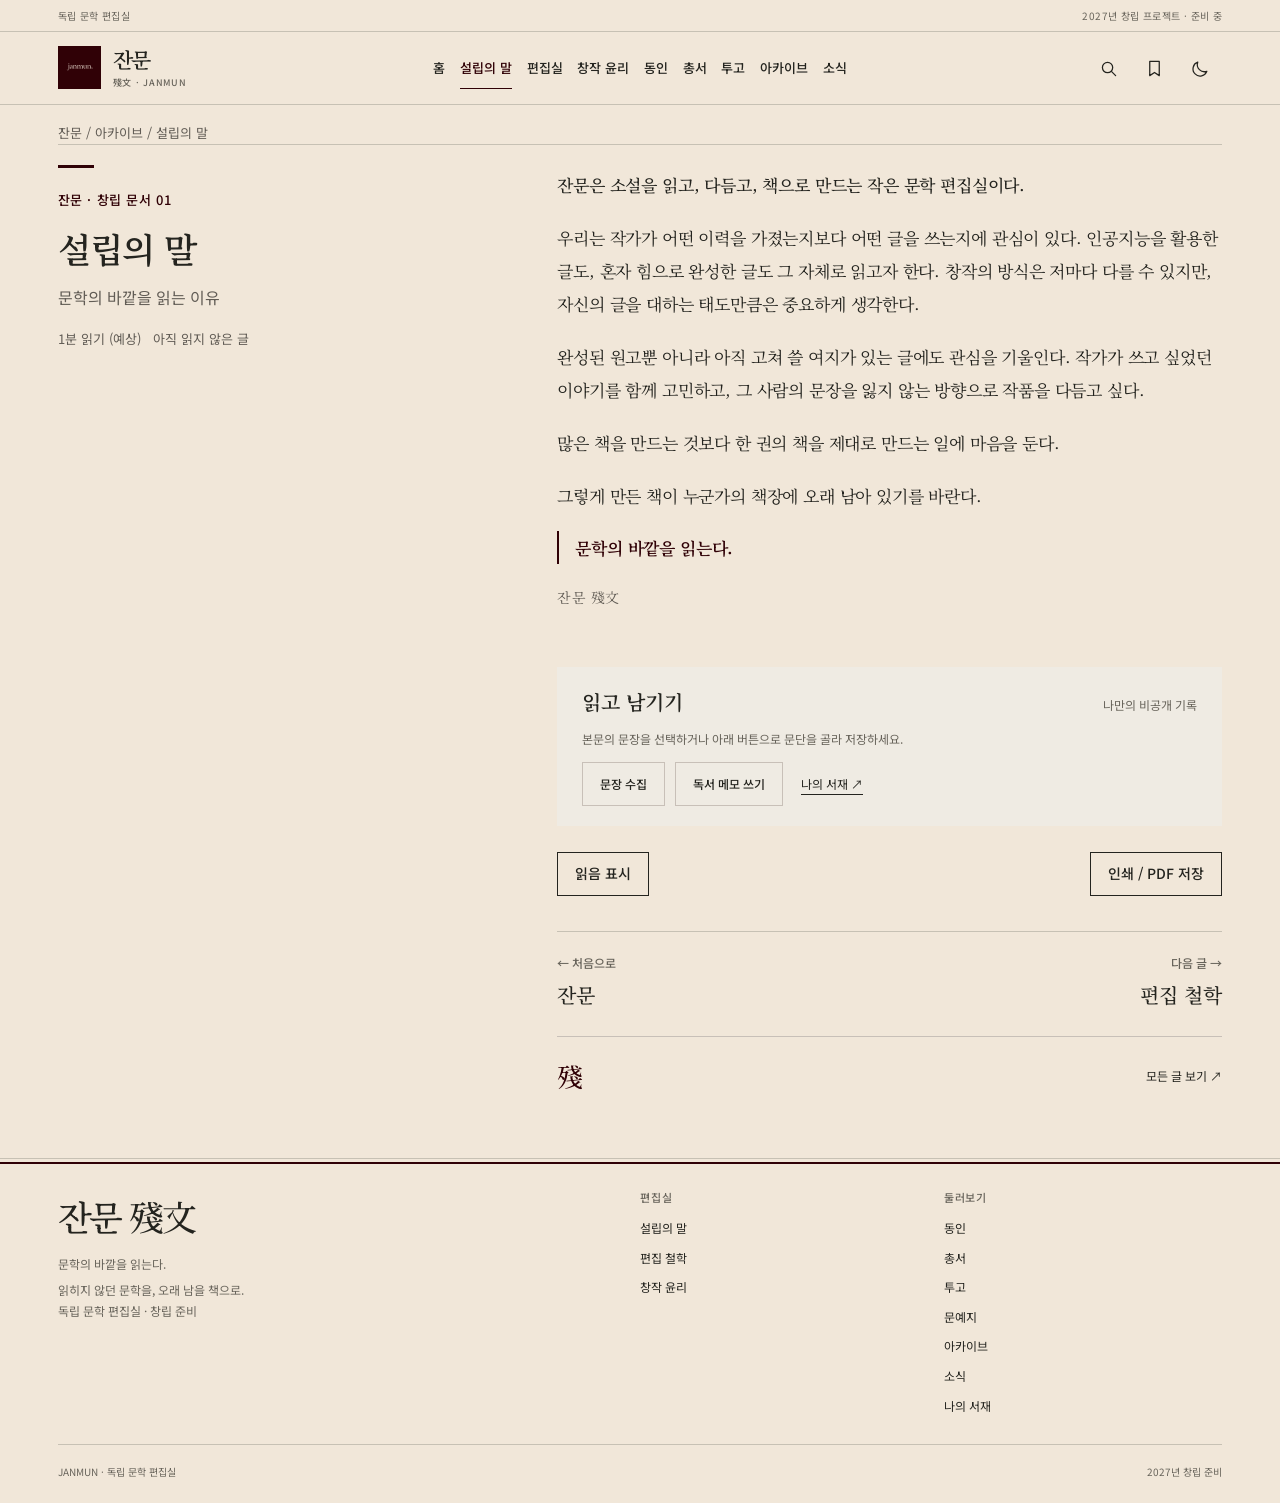
==== commit d97dc0a6: "Unify JANMUN identity and approved brand copy across all pages" ====
--- a/about/index.html
+++ b/about/index.html
@@ -3,11 +3,11 @@
   <head>
     <meta charset="utf-8">
     <meta name="viewport" content="width=device-width,initial-scale=1,viewport-fit=cover">
-    <meta name="theme-color" content="#f5f2eb">
+    <meta name="theme-color" content="#f1e7d9">
     <link rel="icon" type="image/svg+xml" href="../assets/janmun-mark.svg">
-    <link rel="stylesheet" href="../css/style.css?v=1.0.1">
+    <link rel="stylesheet" href="../css/style.css?v=1.0.2">
     <script src="../js/news-data.js?v=0.9.9" defer></script>
-    <script src="../js/main.js?v=1.1.0" defer></script>
+    <script src="../js/main.js?v=1.1.1" defer></script>
     <!-- JANMUN SEO BEGIN -->
     <title>설립의 말 | 잔문 殘文</title>
     <meta name="description" content="창작 방식과 이력보다 작품을 대하는 태도를 중요하게 생각하는 잔문의 창립 철학.">
@@ -74,7 +74,7 @@
           <h1 class="front-title">잔문<span>殘文</span></h1>
           <div class="front-imprint">
             <span>JANMUN</span>
-            <span>아직 독자를 만나지 못한 글들에 관하여.</span>
+            <span>독립 문학 편집실</span>
           </div>
         </div>
 
@@ -99,7 +99,7 @@
           </figure>
           <div class="front-copy">
             <div class="front-kicker"><span>창립 문서</span><span>01 / 04</span></div>
-            <h2 id="lead-title">많은 책을 만드는 것보다 한 권의 책을 제대로 만드는 일에 마음을 둔다.</h2>
+            <h2 id="lead-title">읽히지 않던 문학을, 오래 남을 책으로.</h2>
             <p>잔문은 소설을 읽고, 다듬고, 책으로 만드는 작은 문학 편집실이다.</p>
             <div class="front-actions">
               <a class="primary" href="../about/" data-route-link="about">설립의 말 읽기 <span aria-hidden="true">↗</span></a>
@@ -611,7 +611,7 @@
         <div class="footer-grid">
           <div>
             <a href="../" data-route-link="home" class="footer-brand">잔문 殘文</a>
-            <p>문학의 바깥을 읽는다.<br>독립 문학 편집실 · 창립 준비</p>
+            <p>문학의 바깥을 읽는다.<span class="brand-copy">읽히지 않던 문학을, 오래 남을 책으로.</span>독립 문학 편집실 · 창립 준비</p>
           </div>
           <div>
             <span class="eyebrow">편집실</span><a href="../about/" data-route-link="about">설립의 말</a><a href="../editorial/" data-route-link="editorial">편집 철학</a><a href="../ethics/" data-route-link="ethics">창작 윤리</a>
--- a/css/style.css
+++ b/css/style.css
@@ -3,12 +3,12 @@
 /* 01. Design tokens */
 :root {
   color-scheme: light;
-  --paper: #f5f2eb;
+  --paper: #f1e7d9;
   --ink: #24241f;
   --muted: #68645b;
   --line: #c7c1b4;
   --wash: #ece7dd;
-  --accent: #65313d;
+  --accent: #300106;
   --serif: "Noto Serif KR", "Batang", "AppleMyungjo", serif;
   --sans: "Noto Sans KR", "Malgun Gothic", system-ui, sans-serif;
   --reading: 18px;
@@ -43,7 +43,7 @@
 button, input, textarea, select { font: inherit; color: inherit; }
 button { cursor: pointer; }
 :focus-visible { outline: 2px solid var(--accent); outline-offset: 4px; }
-::selection { color: #fff; background: #65313d; }
+::selection { color: #fff; background: #300106; }
 .shell {
   width: min(var(--content-width), 100%);
   margin-inline: auto;
@@ -846,7 +846,7 @@
 .front-invitation p { margin: 0; color: var(--muted); }
 .front-invitation > a { flex-shrink: 0; }
 .journal-layout { display: grid; grid-template-columns: minmax(0, 265px) minmax(0, 1fr); gap: clamp(30px, 6vw, 82px); align-items: center; }
-.journal-cover { display: flex; flex-direction: column; justify-content: space-between; aspect-ratio: 2/3; padding: 23px; background: #282b25; color: #e8e0d0; border-left: 5px solid #753d3b; }
+.journal-cover { display: flex; flex-direction: column; justify-content: space-between; aspect-ratio: 2/3; padding: 23px; background: #282b25; color: #e8e0d0; border-left: 5px solid #300106; }
 .journal-cover strong { align-self: center; font: 400 clamp(58px, 6vw, 90px)/1.2 var(--serif); letter-spacing: -.1em; writing-mode: vertical-rl; }
 .journal-cover span { font-size: 11px; }
 .journal-info h2 { font: 500 clamp(25px, 3vw, 37px)/1.5 var(--serif); margin: 15px 0; word-break: keep-all; }
@@ -990,7 +990,7 @@
   height: 32px;
   margin: 0;
   background: #824643;
-  color: #f5f2eb;
+  color: #f1e7d9;
   font: 500 19px/1 var(--serif);
   justify-self: end;
   transform: none;
@@ -1253,7 +1253,7 @@
 
 /* 17. Editorial palette — ink, bone and one deep wine accent */
 .reading {
-  --document-accent: #65313d;
+  --document-accent: #300106;
   --document-rule: #c8c0b8;
   --document-panel: #efebe3;
   --document-secondary: #615c55;
@@ -1618,3 +1618,16 @@
   .mobile-dock, .notice-categories, .notice-search, .notice-pagination,
   .archive-controls, #news-detail .actions { display:none !important; }
 }
+
+/* 2026-11-25 · approved JANMUN visual identity */
+:root { --brand-oxblood: #300106; --brand-ivory: #f1e7d9; }
+html[data-theme="dark"] { --accent: #e2b5bd; }
+#page-home .founding-plate { background: var(--brand-oxblood); color: var(--brand-ivory); }
+#page-home .founding-characters, #page-home .founding-note, #page-home .founding-plate-footer p, #page-home .founding-plate-header { color: var(--brand-ivory); }
+#page-home .founding-plate-header, #page-home .founding-note, #page-home .founding-plate-footer, #page-home .founding-seal { border-color: #9c7477; }
+html[data-theme="light"] .primary { background: var(--brand-oxblood); border-color: var(--brand-oxblood); color: var(--brand-ivory); }
+html[data-theme="light"] .primary:hover { background: #592e32; border-color: #592e32; color: var(--brand-ivory); }
+html[data-theme="light"] #page-home .front-title { color: var(--brand-oxblood); }
+#page-home .front-copy h2 { max-width: 16em; }
+.footer .brand-copy { display: block; max-width: 22em; margin-top: .35em; word-break: keep-all; }
+@media print { #page-home .founding-plate { background: #fff; color: #222; } #page-home .founding-characters, #page-home .founding-note, #page-home .founding-plate-footer p, #page-home .founding-plate-header { color: #222; } }
